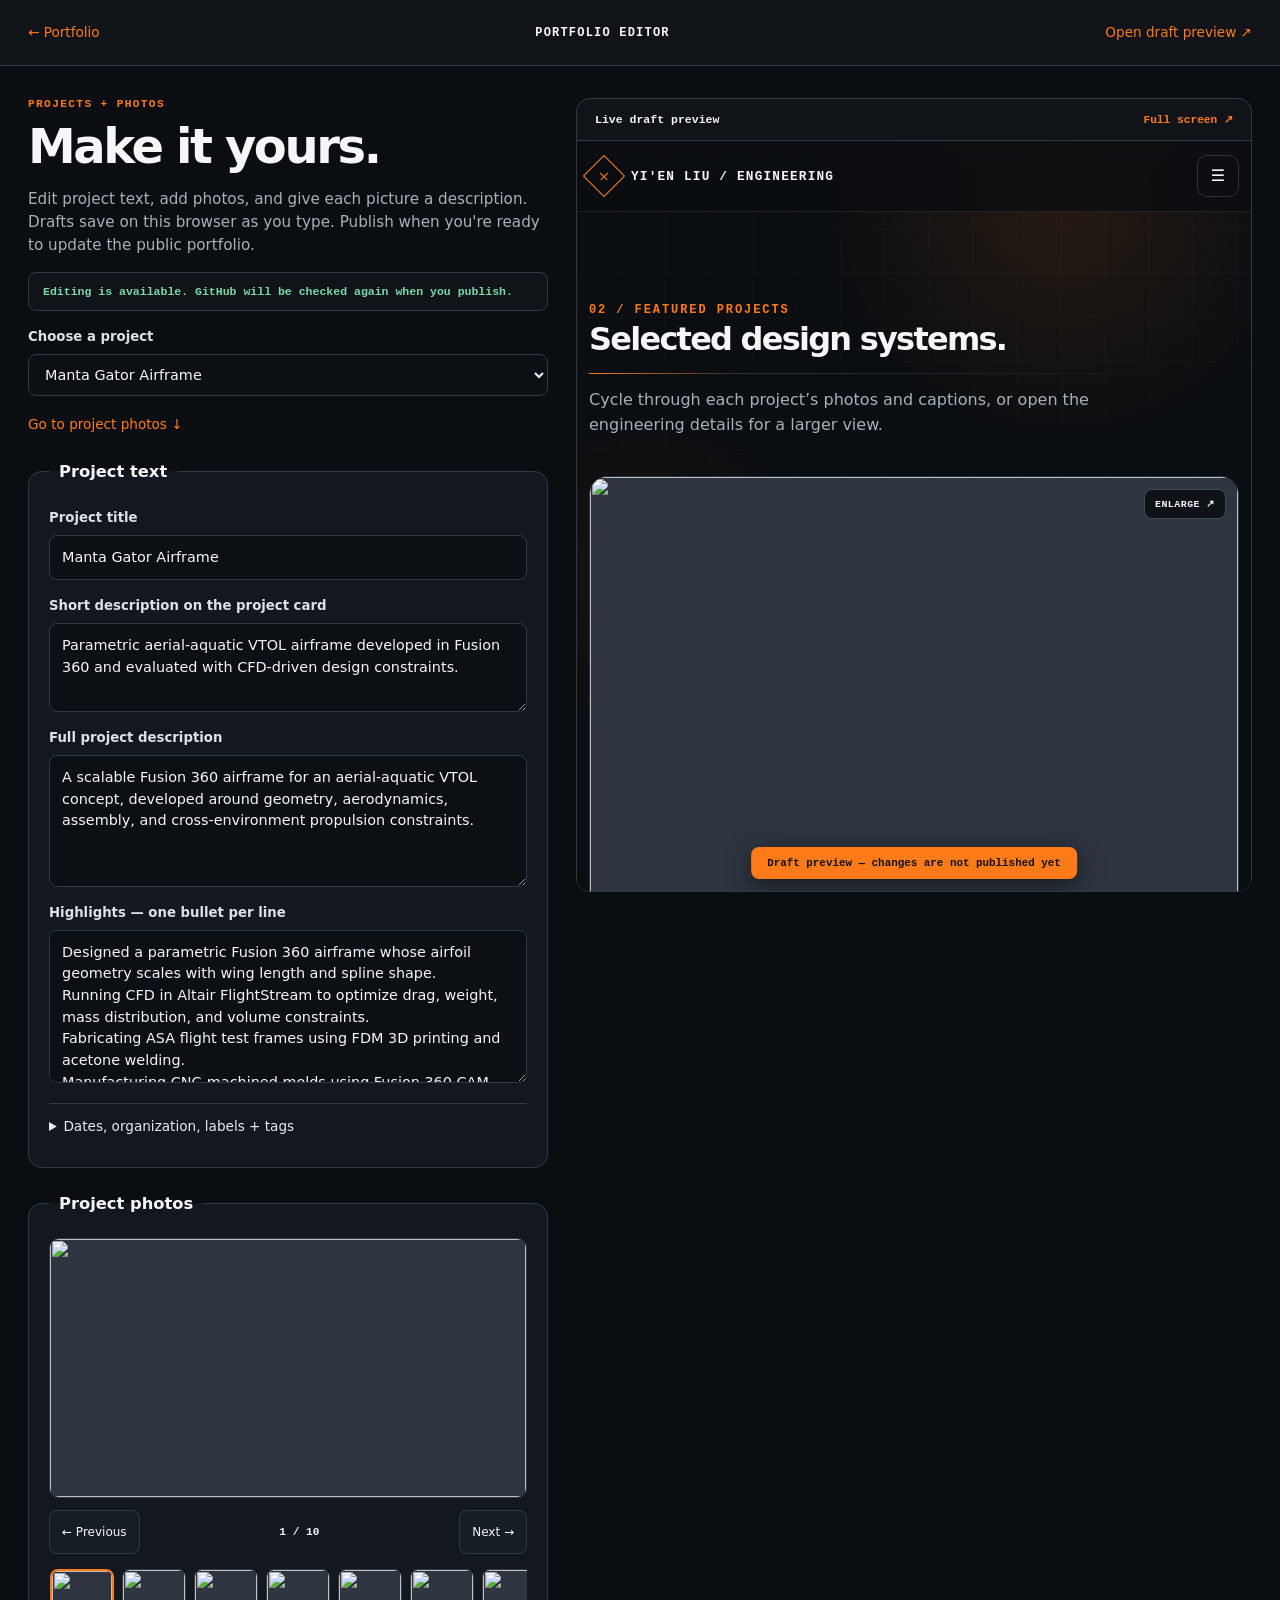
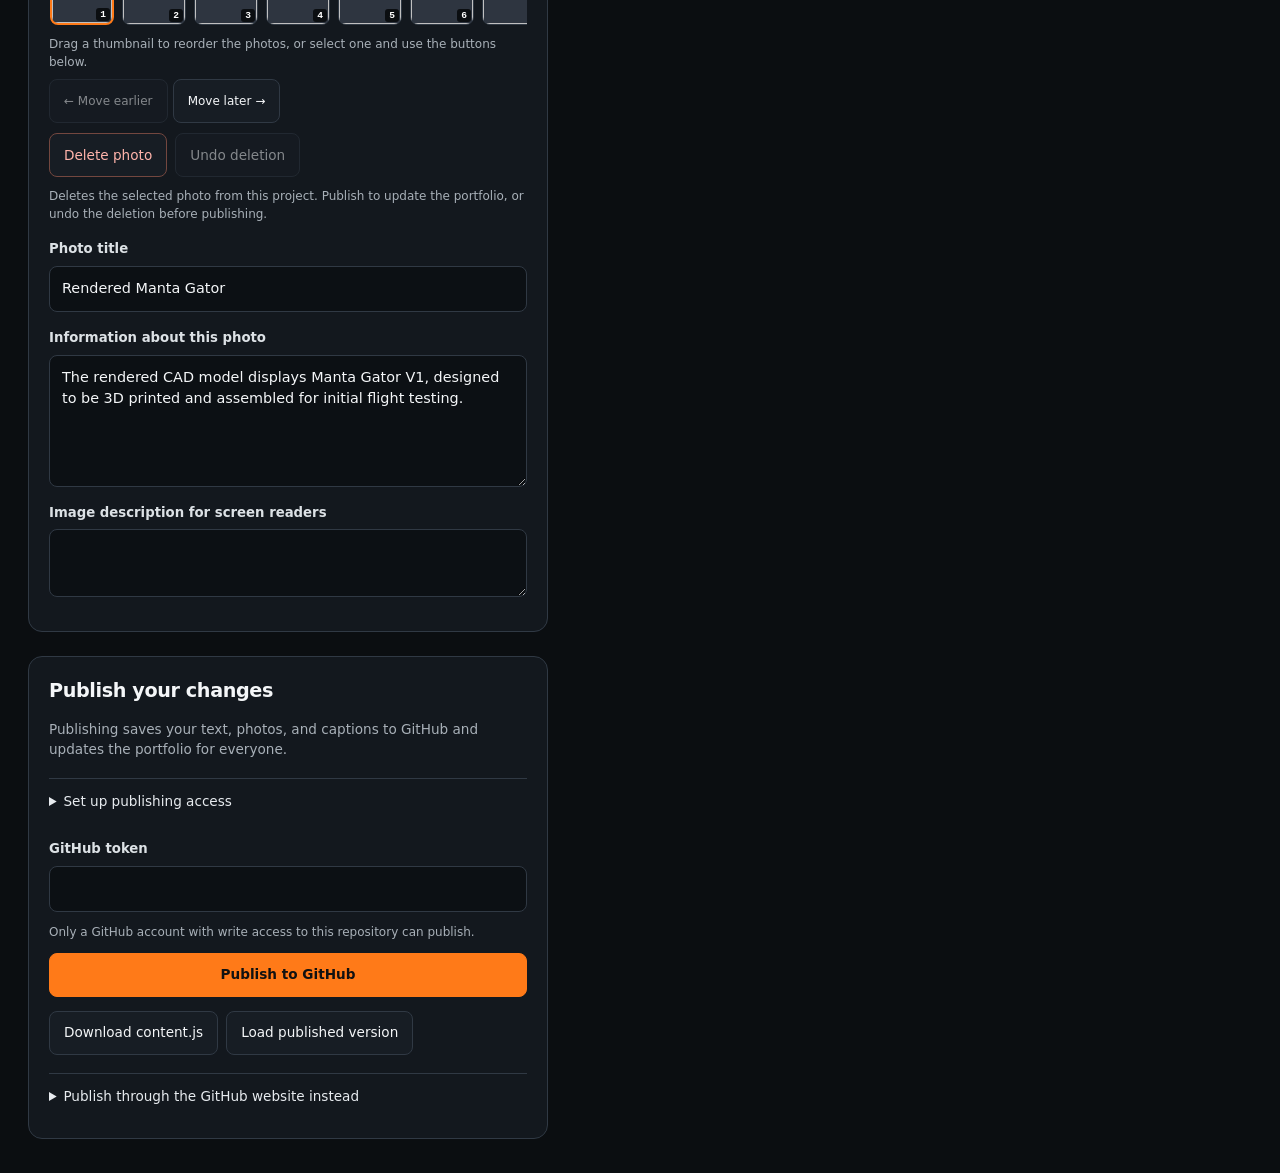
==== edit.html @ 116e20e0 "Load the repaired portfolio publishing script" ====
<!doctype html>
<html lang="en">
<head>
  <meta charset="utf-8">
  <meta name="viewport" content="width=device-width, initial-scale=1">
  <meta name="robots" content="noindex,nofollow">
  <meta name="referrer" content="strict-origin-when-cross-origin">
  <title>Edit Portfolio — Yi'en Liu</title>
  <link rel="stylesheet" href="editor.css?v=7">
</head>
<body>
  <header class="editor-header"><a class="back" href="./">← Portfolio</a><span>Portfolio editor</span><a href="index.html?preview=1#projects" target="_blank" rel="noopener">Open draft preview ↗</a></header>
  <main class="editor-layout">
    <section class="edit-panel" aria-labelledby="editorTitle">
      <div class="eyebrow">Projects + photos</div>
      <h1 id="editorTitle">Make it yours.</h1>
      <p class="intro">Edit project text, add photos, and give each picture a description. Drafts save on this browser as you type. Publish when you're ready to update the public portfolio.</p>
      <p id="draftStatus" class="draft-status" role="status">Loading published content…</p>
      <label class="field"><span>Choose a project</span><select id="projectSelect"></select></label>
      <a class="photo-jump" href="#photoFields">Go to project photos ↓</a>
      <fieldset id="projectFields"><legend>Project text</legend>
        <label class="field"><span>Project title</span><input id="projectTitle" data-field="title" type="text"></label>
        <label class="field"><span>Short description on the project card</span><textarea id="projectSummary" data-field="summary" rows="3"></textarea></label>
        <label class="field"><span>Full project description</span><textarea id="projectIntro" data-field="detail.intro" rows="5"></textarea></label>
        <label class="field"><span>Highlights — one bullet per line</span><textarea id="projectBullets" data-field="detail.bullets" data-list="lines" rows="6"></textarea></label>
        <details class="more-fields"><summary>Dates, organization, labels + tags</summary>
          <label class="field"><span>Organization / role on the card</span><input data-field="cardMeta.0" type="text"></label>
          <label class="field"><span>Dates on the card</span><input data-field="cardMeta.1" type="text"></label>
          <label class="field"><span>Card tags — one per line</span><textarea data-field="cardTags" data-list="lines" rows="3"></textarea></label>
          <label class="field"><span>Organization / role / dates in the detail view</span><input data-field="detail.meta" type="text"></label>
          <label class="field"><span>Detail subtitle</span><input data-field="detail.short" type="text"></label>
          <label class="field"><span>Detail category label</span><input data-field="detail.label" type="text"></label>
          <label class="field"><span>Detail tags — one per line</span><textarea data-field="detail.tags" data-list="lines" rows="3"></textarea></label>
        </details>
      </fieldset>
      <fieldset id="photoFields"><legend>Project photos</legend>
        <input id="addPhotos" type="file" accept=".jpg,.jpeg,.png,.webp,.gif" multiple hidden>
        <p id="uploadStatus" class="photo-help" role="status" hidden></p>
        <div class="editor-photo">
          <img id="editorPhoto" alt="" hidden>
          <button id="addPhotoSlide" class="add-photo-slide" type="button" aria-labelledby="addPhotoLabel" aria-describedby="uploadHelp" hidden>
            <span class="add-photo-icon" aria-hidden="true">+</span>
            <strong id="addPhotoLabel">Add photos</strong>
            <span id="uploadHelp">JPG, PNG, WebP, or GIF · up to 20 MB each</span>
          </button>
        </div>
        <div class="photo-controls"><button id="previousPhoto" type="button" aria-label="Previous slide">← Previous</button><span id="photoCount" aria-live="polite"></span><button id="nextPhoto" type="button" aria-label="Next slide">Next →</button></div>
        <div class="photo-strip" id="photoStrip" role="group" aria-label="Photo order" aria-describedby="photoOrderHelp"></div>
        <div id="photoOrderControls" class="photo-order-controls" hidden>
          <p id="photoOrderHelp" class="photo-help">Drag a thumbnail to reorder the photos, or select one and use the buttons below.</p>
          <button id="movePhotoEarlier" type="button">← Move earlier</button>
          <button id="movePhotoLater" type="button">Move later →</button>
        </div>
        <div class="photo-actions"><button id="deletePhoto" class="danger" type="button">Delete photo</button><button id="undoPhoto" type="button" disabled>Undo deletion</button></div>
        <p class="photo-help">Deletes the selected photo from this project. Publish to update the portfolio, or undo the deletion before publishing.</p>
        <label class="field"><span>Photo title</span><input id="photoTitle" data-photo-field="title" type="text"></label>
        <label class="field"><span>Information about this photo</span><textarea id="photoCaption" data-photo-field="caption" rows="5" placeholder="Describe what this picture shows, your design decisions, or the results."></textarea></label>
        <label class="field"><span>Image description for screen readers</span><textarea id="photoAlt" data-photo-field="alt" rows="2"></textarea></label>
      </fieldset>
      <section class="publish-panel" aria-labelledby="publishTitle">
        <h2 id="publishTitle">Publish your changes</h2>
        <p>Publishing saves your text, photos, and captions to GitHub and updates the portfolio for everyone.</p>
        <details class="token-guide"><summary>Set up publishing access</summary><p><a href="https://github.com/settings/personal-access-tokens/new" target="_blank" rel="noopener noreferrer">Create a fine-grained GitHub token ↗</a>. Select only <strong>yienliu84 / Portfolio</strong> and give <strong>Contents: read and write</strong> access. Paste the token below when publishing. It is sent only to GitHub, kept out of saved drafts, and cleared after the attempt.</p></details>
        <form id="publishForm">
          <label class="field"><span>GitHub token</span><input id="githubToken" type="password" autocomplete="off" spellcheck="false" required aria-describedby="tokenHelp"></label>
          <p id="tokenHelp" class="help">Only a GitHub account with write access to this repository can publish.</p>
          <button id="publishButton" class="primary" type="submit" disabled>Publish to GitHub</button>
        </form>
        <p id="publishStatus" role="status" aria-live="polite"></p>
        <div class="secondary-actions"><button id="downloadContent" type="button">Download content.js</button><button id="reloadPublished" type="button">Load published version</button></div>
        <details class="manual-publish"><summary>Publish through the GitHub website instead</summary><p>Copy the updated file, open GitHub's editor, replace its contents, and choose <strong>Commit changes</strong>.</p><p id="manualPhotoHelp" hidden>Use Publish to GitHub above to publish new photos and project text together. Download content.js to keep a copy of the text and captions.</p><div class="secondary-actions"><button id="copyContent" type="button">Copy updated content.js</button><a class="button" href="https://github.com/yienliu84/Portfolio/edit/main/content.js" target="_blank" rel="noopener noreferrer">Open GitHub editor ↗</a></div><textarea id="manualCopy" readonly aria-label="Updated content.js" hidden></textarea></details>
      </section>
    </section>
    <aside class="preview-panel" aria-label="Live portfolio preview"><div class="preview-heading"><span>Live draft preview</span><a href="index.html?preview=1#projects" target="_blank" rel="noopener">Full screen ↗</a></div><iframe id="previewFrame" title="Portfolio draft preview" src="index.html?preview=1#projects"></iframe></aside>
  </main>
  <script src="content.js"></script><script src="content-tools.js?v=5"></script><script src="editor.js?v=8"></script>
</body>
</html>
---- editor.css ----
:root{color-scheme:dark;--bg:#0b0e11;--panel:#13181e;--line:#303944;--text:#f4f6f8;--muted:#a8b0b8;--accent:#ff7a18;--mono:ui-monospace,SFMono-Regular,Menlo,monospace}*{box-sizing:border-box}body{margin:0;background:var(--bg);color:var(--text);font-family:system-ui,-apple-system,"Segoe UI",sans-serif;line-height:1.5}a{color:var(--accent);text-decoration:none}a:hover{text-decoration:underline}button,input,select,textarea{font:inherit}button,.button{display:inline-flex;align-items:center;justify-content:center;min-height:44px;border:1px solid var(--line);border-radius:8px;padding:10px 14px;background:#171d24;color:var(--text);cursor:pointer;text-decoration:none;font-size:.85rem}button:hover,.button:hover{border-color:var(--accent);text-decoration:none}button.primary{background:var(--accent);border-color:var(--accent);color:#111;font-weight:750;width:100%}button:disabled{opacity:.5;cursor:wait}button:focus-visible,a:focus-visible,summary:focus-visible{outline:2px solid var(--accent);outline-offset:3px}.editor-header{min-height:66px;display:flex;align-items:center;justify-content:space-between;gap:20px;padding:14px 28px;border-bottom:1px solid var(--line);background:#101419}.editor-header>span{font:700 .75rem var(--mono);letter-spacing:.1em;text-transform:uppercase}.editor-header>a{font-size:.85rem}.editor-layout{display:grid;grid-template-columns:minmax(340px,520px) minmax(0,1fr);gap:28px;max-width:1600px;margin:0 auto;padding:32px 28px;align-items:start}.edit-panel{min-width:0}.eyebrow{font:700 .7rem var(--mono);letter-spacing:.12em;text-transform:uppercase;color:var(--accent)}h1{font-size:clamp(2rem,4vw,3rem);letter-spacing:-.05em;line-height:1;margin:12px 0 18px}.intro{color:var(--muted);font-size:.95rem}.draft-status{font:600 .72rem var(--mono);color:#7ad9aa;padding:12px 14px;border:1px solid var(--line);border-radius:8px;background:#101419}.draft-status.error,.error{color:#ffb4ab}.field{display:grid;gap:7px;margin:16px 0}.field>span{font-size:.83rem;font-weight:650;color:#dce1e5}input,select,textarea{width:100%;min-width:0;border:1px solid var(--line);border-radius:8px;padding:11px 12px;background:#0c1014;color:var(--text);font-size:.9rem;line-height:1.5}textarea{resize:vertical}input:focus,select:focus,textarea:focus{outline:2px solid var(--accent);outline-offset:1px}fieldset{margin:24px 0;padding:8px 20px 18px;border:1px solid var(--line);border-radius:14px;min-width:0;background:var(--panel)}legend{padding:0 10px;font-weight:750;font-size:1.02rem}summary{cursor:pointer;color:#e7ebef;font-size:.85rem;padding:12px 0}.more-fields{border-top:1px solid var(--line);margin-top:20px}.editor-photo{height:260px;margin-top:14px;border:1px solid var(--line);border-radius:10px;background:#2e3540;display:grid;place-items:center;overflow:hidden}.editor-photo img{width:100%;height:100%;min-height:0;object-fit:contain}.photo-controls{display:flex;align-items:center;justify-content:space-between;gap:10px;margin:12px 0}.photo-controls span{font:700 .7rem var(--mono);min-width:50px;text-align:center}.photo-controls button{font-size:.75rem;padding:10px 12px}.photo-strip{display:flex;gap:8px;overflow-x:auto;padding:3px 1px 10px}.photo-choice{flex:0 0 64px;min-width:64px;height:56px;padding:0;overflow:hidden;background:#2e3540;position:relative}.photo-choice img{width:100%;height:100%;object-fit:contain}.photo-choice span{position:absolute;right:2px;bottom:2px;background:#0b0e11;color:#fff;font:600 .6rem var(--mono);padding:1px 4px;border-radius:3px}.photo-choice.active{border:2px solid var(--accent)}.publish-panel{padding:20px;border:1px solid var(--line);border-radius:14px;background:var(--panel)}.publish-panel h2{margin:0;font-size:1.2rem;letter-spacing:-.02em}.publish-panel p{font-size:.85rem;color:var(--muted)}.publish-panel strong{color:#e5e9ec}.token-guide,.manual-publish{border-top:1px solid var(--line);margin-top:18px}.help{font-size:.75rem!important;margin-top:-5px}.secondary-actions{display:flex;flex-wrap:wrap;gap:8px;margin-top:14px}.manual-publish textarea{margin-top:16px;min-height:220px;font:400 .7rem var(--mono)}#publishStatus{overflow-wrap:anywhere}#publishStatus.error{color:#ffb4ab}.preview-panel{position:sticky;top:22px;min-width:0;border:1px solid var(--line);border-radius:14px;overflow:hidden;background:#101419}.preview-heading{display:flex;align-items:center;justify-content:space-between;padding:14px 18px;gap:12px;border-bottom:1px solid var(--line);font:600 .72rem var(--mono)}.preview-heading a{font-size:.7rem}.preview-panel iframe{display:block;width:100%;height:calc(100vh - 150px);min-height:500px;border:0;background:var(--bg)}[hidden]{display:none!important}@media(max-width:1080px){.editor-layout{grid-template-columns:minmax(300px,460px) minmax(0,1fr);gap:18px;padding:26px 18px}}@media(max-width:800px){.editor-layout{display:block;max-width:640px;padding:24px 14px}.editor-header{padding:14px;gap:10px;flex-wrap:wrap}.editor-header>span{display:none}.preview-panel{position:static;margin-top:28px}.preview-panel iframe{height:650px}.editor-photo{height:230px}fieldset,.publish-panel{padding-left:16px;padding-right:16px}}

.photo-actions{display:flex;flex-wrap:wrap;gap:8px;margin:10px 0}.danger{color:#ffb4ab;border-color:#73473f}.danger:hover{border-color:#ffb4ab}.photo-help{font-size:.75rem;color:var(--muted);margin:8px 0 16px}.editor-photo p{color:#a8b0b8;padding:20px;text-align:center}

.photo-actions button:disabled,.photo-controls button:disabled{cursor:default}

#uploadStatus.error{color:#ffb4ab}
.photo-jump{font-size:.85rem}
.editor-photo .add-photo-slide{display:flex;flex-direction:column;gap:10px;width:calc(100% - 24px);height:calc(100% - 24px);border:1px dashed #87603e;background:var(--panel);text-align:center}
.editor-photo .add-photo-slide:hover{border-color:var(--accent);background:#1c232a}
.add-photo-slide strong{font-size:1rem}
.add-photo-icon{display:grid;place-items:center;width:52px;height:52px;border-radius:50%;background:var(--accent);color:#111;font-size:2rem;line-height:1}
#uploadHelp{color:var(--muted);font-size:.75rem}
.photo-choice.add-photo-choice{background:#171d24;color:var(--accent);font-size:1.7rem}
.photo-choice[draggable="true"]{cursor:grab}
.photo-choice.dragging{opacity:.5}
.photo-choice.drop-before::after,.photo-choice.drop-after::after{content:"";position:absolute;inset:0;border-radius:inherit;pointer-events:none}
.photo-choice.drop-before::after{border-left:4px solid var(--accent)}
.photo-choice.drop-after::after{border-right:4px solid var(--accent)}
.photo-order-controls .photo-help{margin:0 0 8px}
.photo-order-controls button{font-size:.75rem}
.photo-order-controls button:disabled{cursor:default}
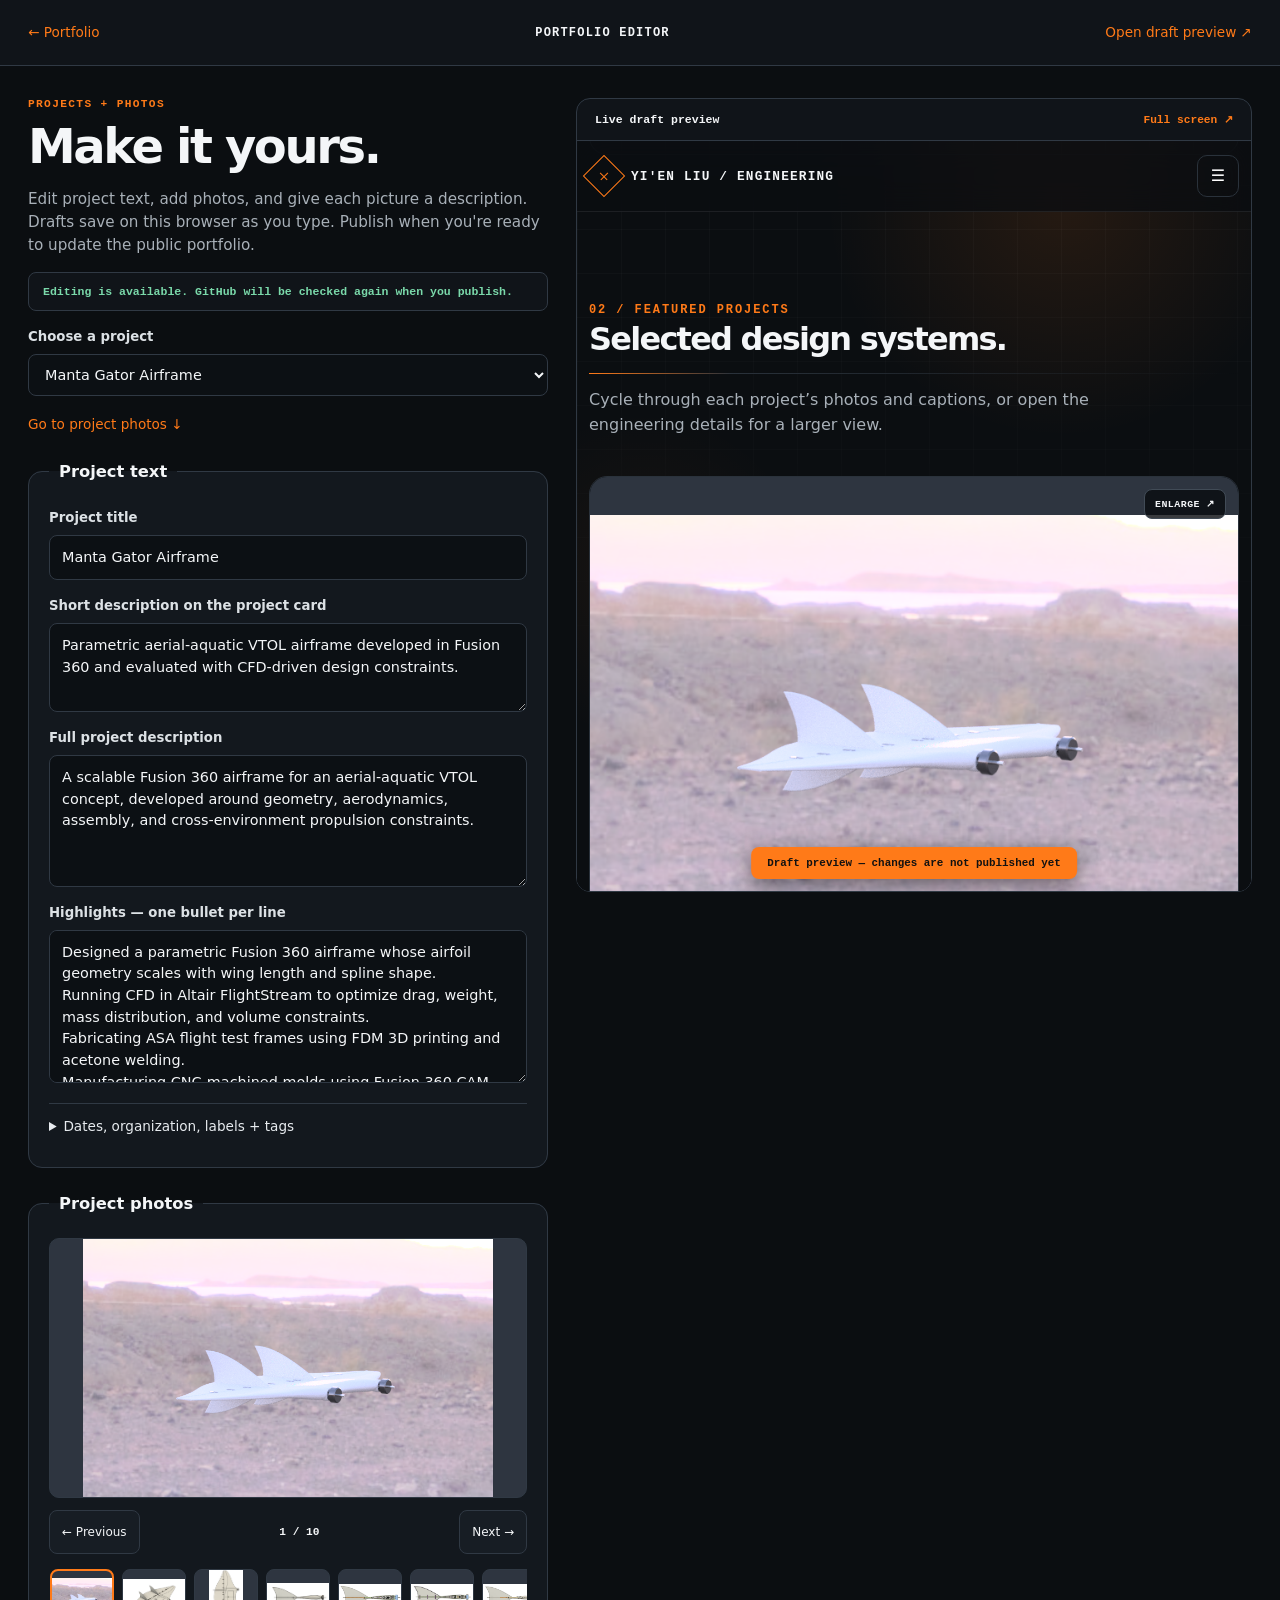
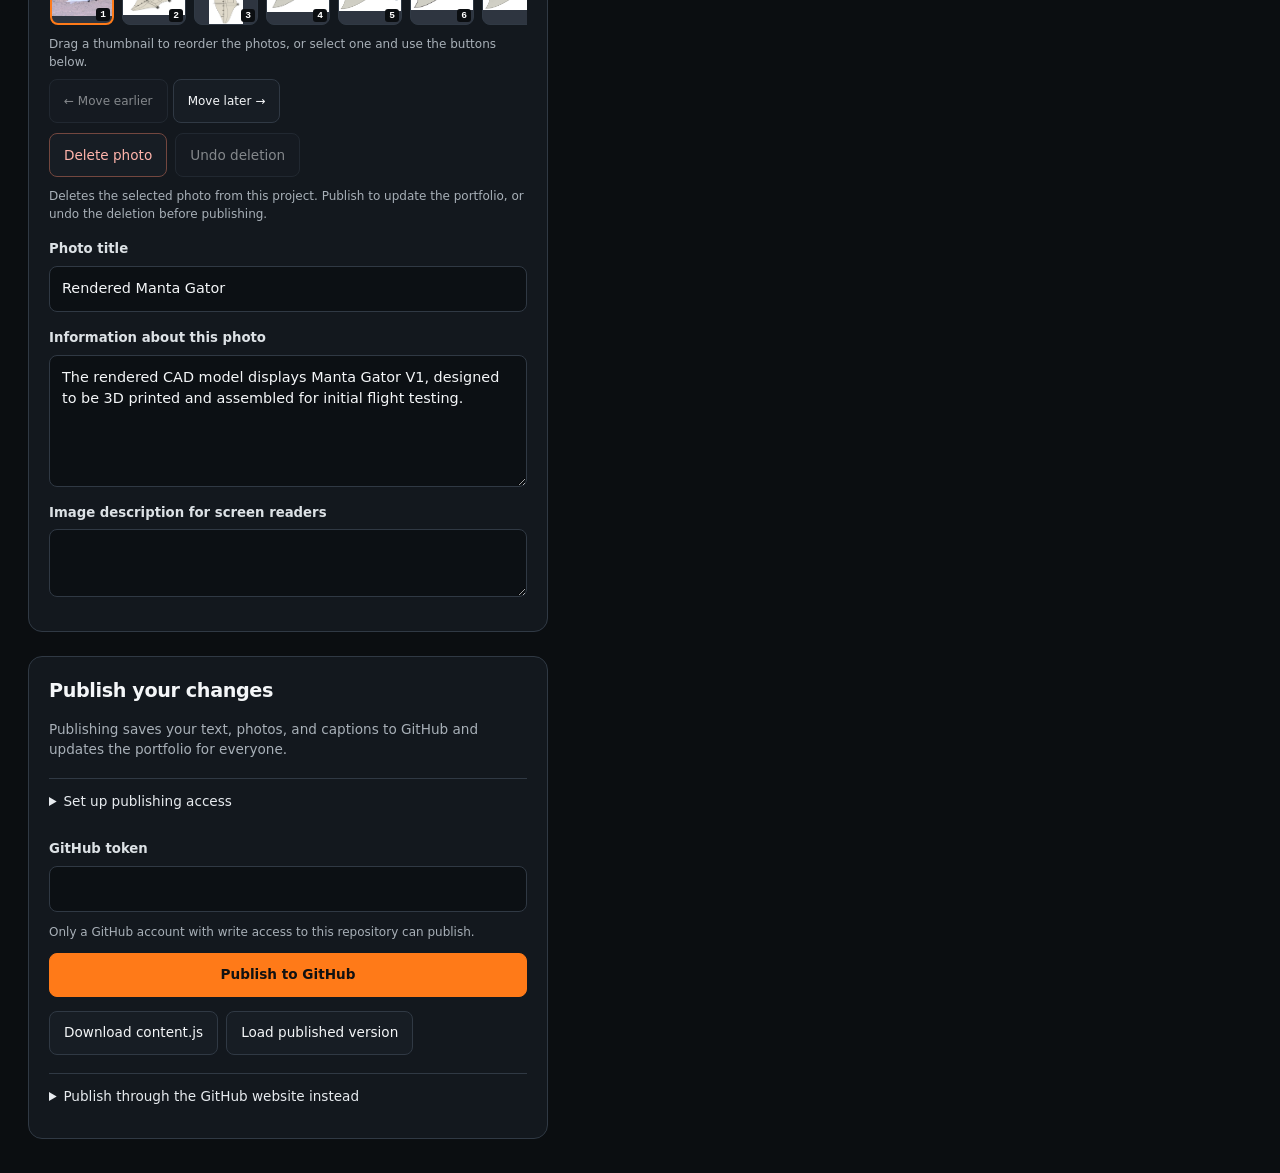
==== commit ef04e1ab: "Clarify GitHub photo publishing permission and rate errors" ====
--- a/edit.html
+++ b/edit.html
@@ -60,7 +60,7 @@
       <section class="publish-panel" aria-labelledby="publishTitle">
         <h2 id="publishTitle">Publish your changes</h2>
         <p>Publishing saves your text, photos, and captions to GitHub and updates the portfolio for everyone.</p>
-        <details class="token-guide"><summary>Set up publishing access</summary><p><a href="https://github.com/settings/personal-access-tokens/new" target="_blank" rel="noopener noreferrer">Create a fine-grained GitHub token ↗</a>. Select only <strong>yienliu84 / Portfolio</strong> and give <strong>Contents: read and write</strong> access. Paste the token below when publishing. It is sent only to GitHub, kept out of saved drafts, and cleared after the attempt.</p></details>
+        <details class="token-guide"><summary>Set up publishing access</summary><p><a href="https://github.com/settings/personal-access-tokens/new" target="_blank" rel="noopener noreferrer">Create a fine-grained GitHub token ↗</a>. Set <strong>Resource owner</strong> to <strong>yienliu84</strong>, choose <strong>Only select repositories</strong>, and select <strong>Portfolio</strong>. Under <strong>Repository permissions</strong>, set <strong>Contents</strong> to <strong>Read and write</strong>. Paste the token below when publishing. It is sent only to GitHub, kept out of saved drafts, and cleared after the attempt.</p></details>
         <form id="publishForm">
           <label class="field"><span>GitHub token</span><input id="githubToken" type="password" autocomplete="off" spellcheck="false" required aria-describedby="tokenHelp"></label>
           <p id="tokenHelp" class="help">Only a GitHub account with write access to this repository can publish.</p>
@@ -73,6 +73,6 @@
     </section>
     <aside class="preview-panel" aria-label="Live portfolio preview"><div class="preview-heading"><span>Live draft preview</span><a href="index.html?preview=1#projects" target="_blank" rel="noopener">Full screen ↗</a></div><iframe id="previewFrame" title="Portfolio draft preview" src="index.html?preview=1#projects"></iframe></aside>
   </main>
-  <script src="content.js"></script><script src="content-tools.js?v=5"></script><script src="editor.js?v=8"></script>
+  <script src="content.js"></script><script src="content-tools.js?v=5"></script><script src="editor.js?v=9"></script>
 </body>
 </html>
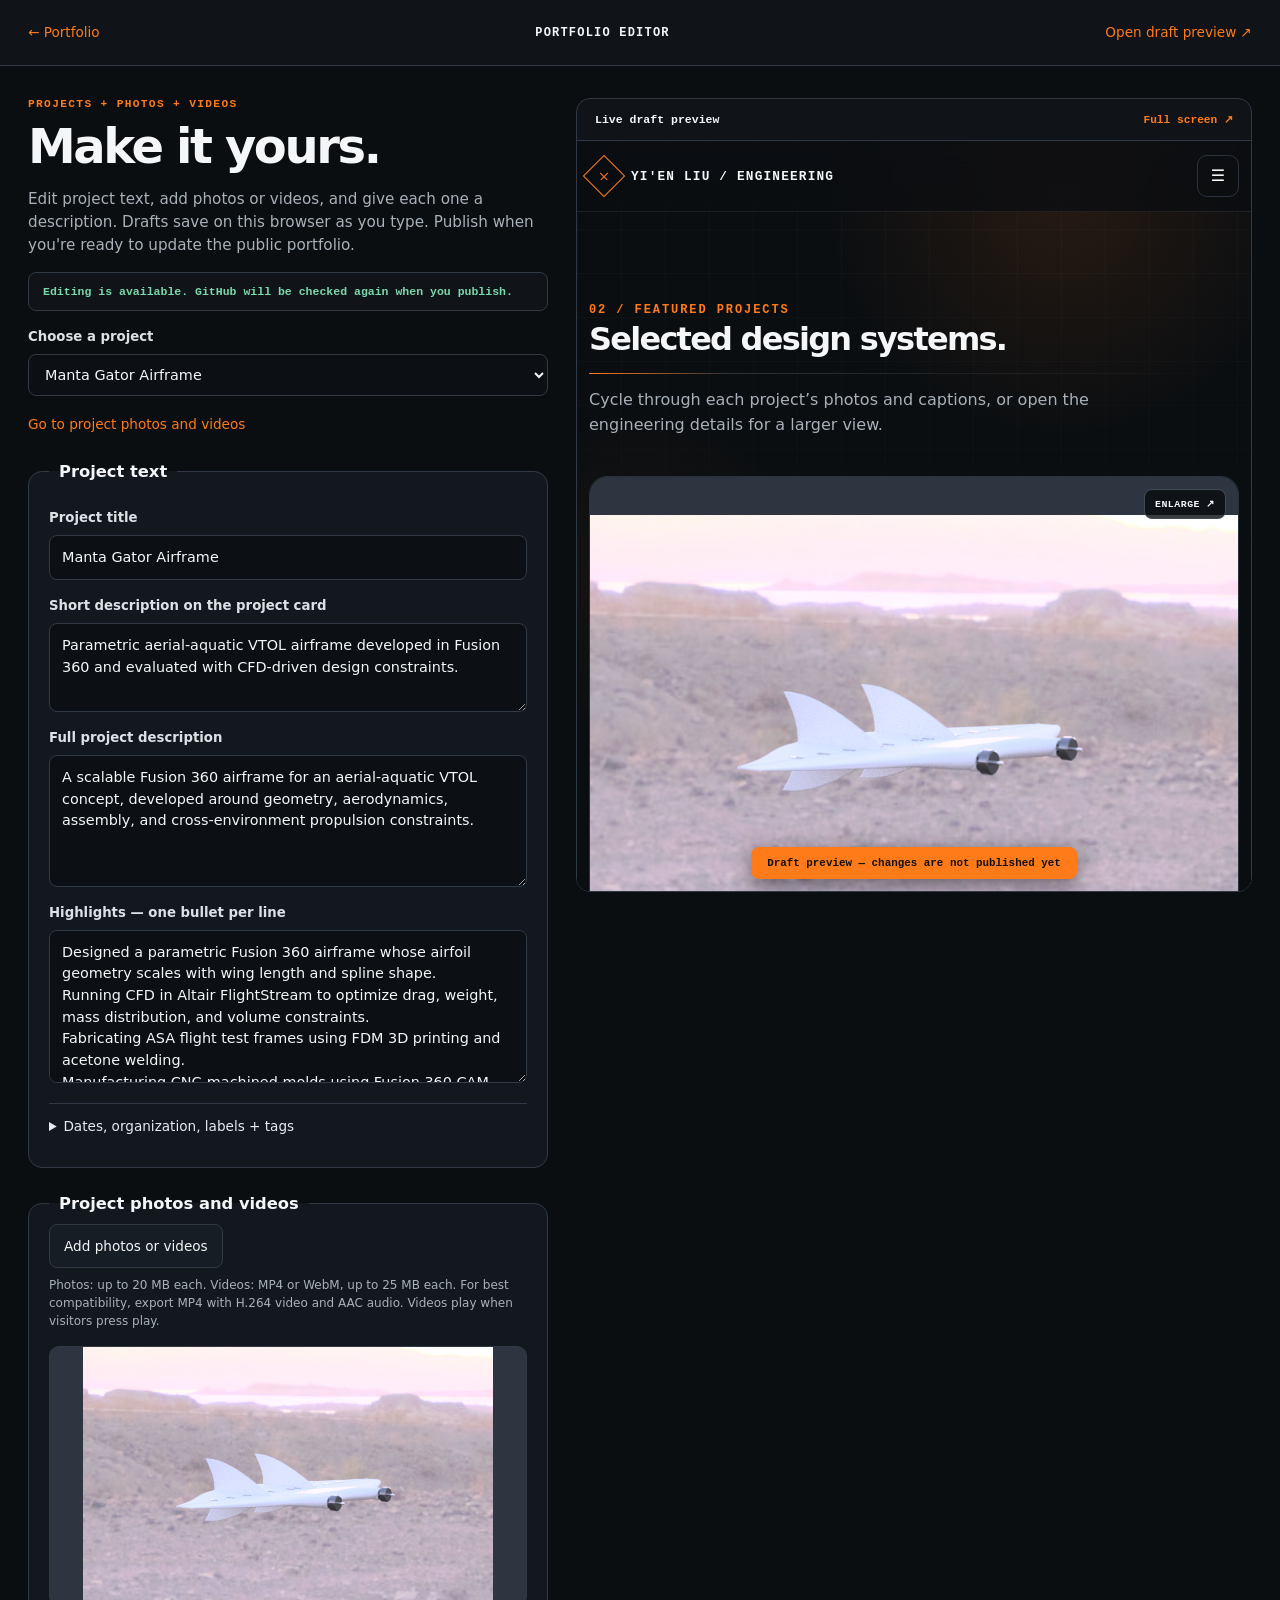
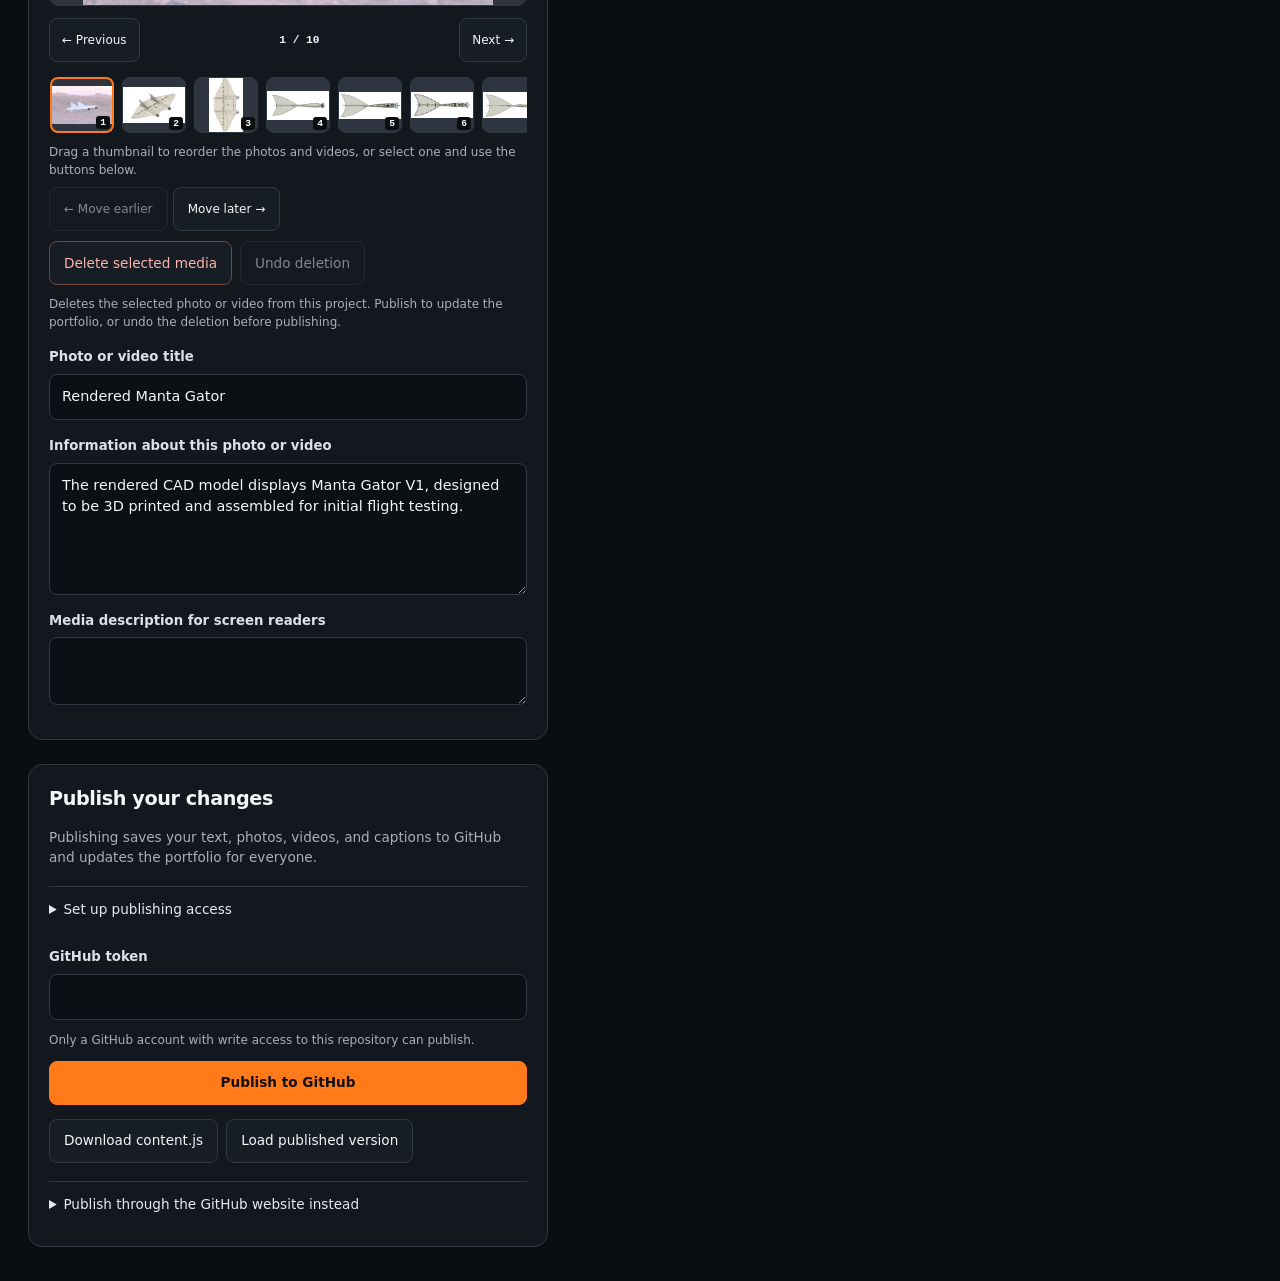
==== commit b618f920: "Add project video uploads and mixed photo/video galleries" ====
--- a/edit.html
+++ b/edit.html
@@ -6,18 +6,18 @@
   <meta name="robots" content="noindex,nofollow">
   <meta name="referrer" content="strict-origin-when-cross-origin">
   <title>Edit Portfolio — Yi'en Liu</title>
-  <link rel="stylesheet" href="editor.css?v=7">
+  <link rel="stylesheet" href="editor.css?v=8">
 </head>
 <body>
   <header class="editor-header"><a class="back" href="./">← Portfolio</a><span>Portfolio editor</span><a href="index.html?preview=1#projects" target="_blank" rel="noopener">Open draft preview ↗</a></header>
   <main class="editor-layout">
     <section class="edit-panel" aria-labelledby="editorTitle">
-      <div class="eyebrow">Projects + photos</div>
+      <div class="eyebrow">Projects + photos + videos</div>
       <h1 id="editorTitle">Make it yours.</h1>
-      <p class="intro">Edit project text, add photos, and give each picture a description. Drafts save on this browser as you type. Publish when you're ready to update the public portfolio.</p>
+      <p class="intro">Edit project text, add photos or videos, and give each one a description. Drafts save on this browser as you type. Publish when you're ready to update the public portfolio.</p>
       <p id="draftStatus" class="draft-status" role="status">Loading published content…</p>
       <label class="field"><span>Choose a project</span><select id="projectSelect"></select></label>
-      <a class="photo-jump" href="#photoFields">Go to project photos ↓</a>
+      <a class="photo-jump" href="#photoFields">Go to project photos and videos</a>
       <fieldset id="projectFields"><legend>Project text</legend>
         <label class="field"><span>Project title</span><input id="projectTitle" data-field="title" type="text"></label>
         <label class="field"><span>Short description on the project card</span><textarea id="projectSummary" data-field="summary" rows="3"></textarea></label>
@@ -33,33 +33,36 @@
           <label class="field"><span>Detail tags — one per line</span><textarea data-field="detail.tags" data-list="lines" rows="3"></textarea></label>
         </details>
       </fieldset>
-      <fieldset id="photoFields"><legend>Project photos</legend>
-        <input id="addPhotos" type="file" accept=".jpg,.jpeg,.png,.webp,.gif" multiple hidden>
+      <fieldset id="photoFields"><legend>Project photos and videos</legend>
+        <input id="addPhotos" type="file" accept=".jpg,.jpeg,.png,.webp,.gif,.mp4,.webm" multiple hidden>
+        <button id="uploadMediaButton" type="button">Add photos or videos</button>
+        <p class="photo-help">Photos: up to 20 MB each. Videos: MP4 or WebM, up to 25 MB each. For best compatibility, export MP4 with H.264 video and AAC audio. Videos play when visitors press play.</p>
         <p id="uploadStatus" class="photo-help" role="status" hidden></p>
         <div class="editor-photo">
           <img id="editorPhoto" alt="" hidden>
+          <video id="editorVideo" controls playsinline preload="metadata" hidden></video>
           <button id="addPhotoSlide" class="add-photo-slide" type="button" aria-labelledby="addPhotoLabel" aria-describedby="uploadHelp" hidden>
             <span class="add-photo-icon" aria-hidden="true">+</span>
-            <strong id="addPhotoLabel">Add photos</strong>
-            <span id="uploadHelp">JPG, PNG, WebP, or GIF · up to 20 MB each</span>
+            <strong id="addPhotoLabel">Add photos or videos</strong>
+            <span id="uploadHelp">Choose photos, MP4, or WebM files</span>
           </button>
         </div>
         <div class="photo-controls"><button id="previousPhoto" type="button" aria-label="Previous slide">← Previous</button><span id="photoCount" aria-live="polite"></span><button id="nextPhoto" type="button" aria-label="Next slide">Next →</button></div>
-        <div class="photo-strip" id="photoStrip" role="group" aria-label="Photo order" aria-describedby="photoOrderHelp"></div>
+        <div class="photo-strip" id="photoStrip" role="group" aria-label="Media order" aria-describedby="photoOrderHelp"></div>
         <div id="photoOrderControls" class="photo-order-controls" hidden>
-          <p id="photoOrderHelp" class="photo-help">Drag a thumbnail to reorder the photos, or select one and use the buttons below.</p>
+          <p id="photoOrderHelp" class="photo-help">Drag a thumbnail to reorder the photos and videos, or select one and use the buttons below.</p>
           <button id="movePhotoEarlier" type="button">← Move earlier</button>
           <button id="movePhotoLater" type="button">Move later →</button>
         </div>
-        <div class="photo-actions"><button id="deletePhoto" class="danger" type="button">Delete photo</button><button id="undoPhoto" type="button" disabled>Undo deletion</button></div>
-        <p class="photo-help">Deletes the selected photo from this project. Publish to update the portfolio, or undo the deletion before publishing.</p>
-        <label class="field"><span>Photo title</span><input id="photoTitle" data-photo-field="title" type="text"></label>
-        <label class="field"><span>Information about this photo</span><textarea id="photoCaption" data-photo-field="caption" rows="5" placeholder="Describe what this picture shows, your design decisions, or the results."></textarea></label>
-        <label class="field"><span>Image description for screen readers</span><textarea id="photoAlt" data-photo-field="alt" rows="2"></textarea></label>
+        <div class="photo-actions"><button id="deletePhoto" class="danger" type="button">Delete selected media</button><button id="undoPhoto" type="button" disabled>Undo deletion</button></div>
+        <p class="photo-help">Deletes the selected photo or video from this project. Publish to update the portfolio, or undo the deletion before publishing.</p>
+        <label class="field"><span>Photo or video title</span><input id="photoTitle" data-photo-field="title" type="text"></label>
+        <label class="field"><span>Information about this photo or video</span><textarea id="photoCaption" data-photo-field="caption" rows="5" placeholder="Describe what this photo or video shows, your design decisions, or the results."></textarea></label>
+        <label class="field"><span>Media description for screen readers</span><textarea id="photoAlt" data-photo-field="alt" rows="2"></textarea></label>
       </fieldset>
       <section class="publish-panel" aria-labelledby="publishTitle">
         <h2 id="publishTitle">Publish your changes</h2>
-        <p>Publishing saves your text, photos, and captions to GitHub and updates the portfolio for everyone.</p>
+        <p>Publishing saves your text, photos, videos, and captions to GitHub and updates the portfolio for everyone.</p>
         <details class="token-guide"><summary>Set up publishing access</summary><p><a href="https://github.com/settings/personal-access-tokens/new" target="_blank" rel="noopener noreferrer">Create a fine-grained GitHub token ↗</a>. Set <strong>Resource owner</strong> to <strong>yienliu84</strong>, choose <strong>Only select repositories</strong>, and select <strong>Portfolio</strong>. Under <strong>Repository permissions</strong>, set <strong>Contents</strong> to <strong>Read and write</strong>. Paste the token below when publishing. It is sent only to GitHub, kept out of saved drafts, and cleared after the attempt.</p></details>
         <form id="publishForm">
           <label class="field"><span>GitHub token</span><input id="githubToken" type="password" autocomplete="off" spellcheck="false" required aria-describedby="tokenHelp"></label>
@@ -68,11 +71,11 @@
         </form>
         <p id="publishStatus" role="status" aria-live="polite"></p>
         <div class="secondary-actions"><button id="downloadContent" type="button">Download content.js</button><button id="reloadPublished" type="button">Load published version</button></div>
-        <details class="manual-publish"><summary>Publish through the GitHub website instead</summary><p>Copy the updated file, open GitHub's editor, replace its contents, and choose <strong>Commit changes</strong>.</p><p id="manualPhotoHelp" hidden>Use Publish to GitHub above to publish new photos and project text together. Download content.js to keep a copy of the text and captions.</p><div class="secondary-actions"><button id="copyContent" type="button">Copy updated content.js</button><a class="button" href="https://github.com/yienliu84/Portfolio/edit/main/content.js" target="_blank" rel="noopener noreferrer">Open GitHub editor ↗</a></div><textarea id="manualCopy" readonly aria-label="Updated content.js" hidden></textarea></details>
+        <details class="manual-publish"><summary>Publish through the GitHub website instead</summary><p>Copy the updated file, open GitHub's editor, replace its contents, and choose <strong>Commit changes</strong>.</p><p id="manualPhotoHelp" hidden>Use Publish to GitHub above to publish new photos and videos and project text together. Download content.js to keep a copy of the text and captions.</p><div class="secondary-actions"><button id="copyContent" type="button">Copy updated content.js</button><a class="button" href="https://github.com/yienliu84/Portfolio/edit/main/content.js" target="_blank" rel="noopener noreferrer">Open GitHub editor ↗</a></div><textarea id="manualCopy" readonly aria-label="Updated content.js" hidden></textarea></details>
       </section>
     </section>
     <aside class="preview-panel" aria-label="Live portfolio preview"><div class="preview-heading"><span>Live draft preview</span><a href="index.html?preview=1#projects" target="_blank" rel="noopener">Full screen ↗</a></div><iframe id="previewFrame" title="Portfolio draft preview" src="index.html?preview=1#projects"></iframe></aside>
   </main>
-  <script src="content.js"></script><script src="content-tools.js?v=5"></script><script src="editor.js?v=9"></script>
+  <script src="content.js"></script><script src="content-tools.js?v=6"></script><script src="editor.js?v=10"></script>
 </body>
 </html>
--- a/editor.css
+++ b/editor.css
@@ -20,3 +20,5 @@
 .photo-order-controls .photo-help{margin:0 0 8px}
 .photo-order-controls button{font-size:.75rem}
 .photo-order-controls button:disabled{cursor:default}
+
+.editor-photo video{width:100%;height:100%;min-height:0;object-fit:contain;background:#080b0e}.photo-choice .video-thumbnail{position:static;background:transparent;font:600 .75rem var(--mono);padding:4px;color:#f4f6f8}
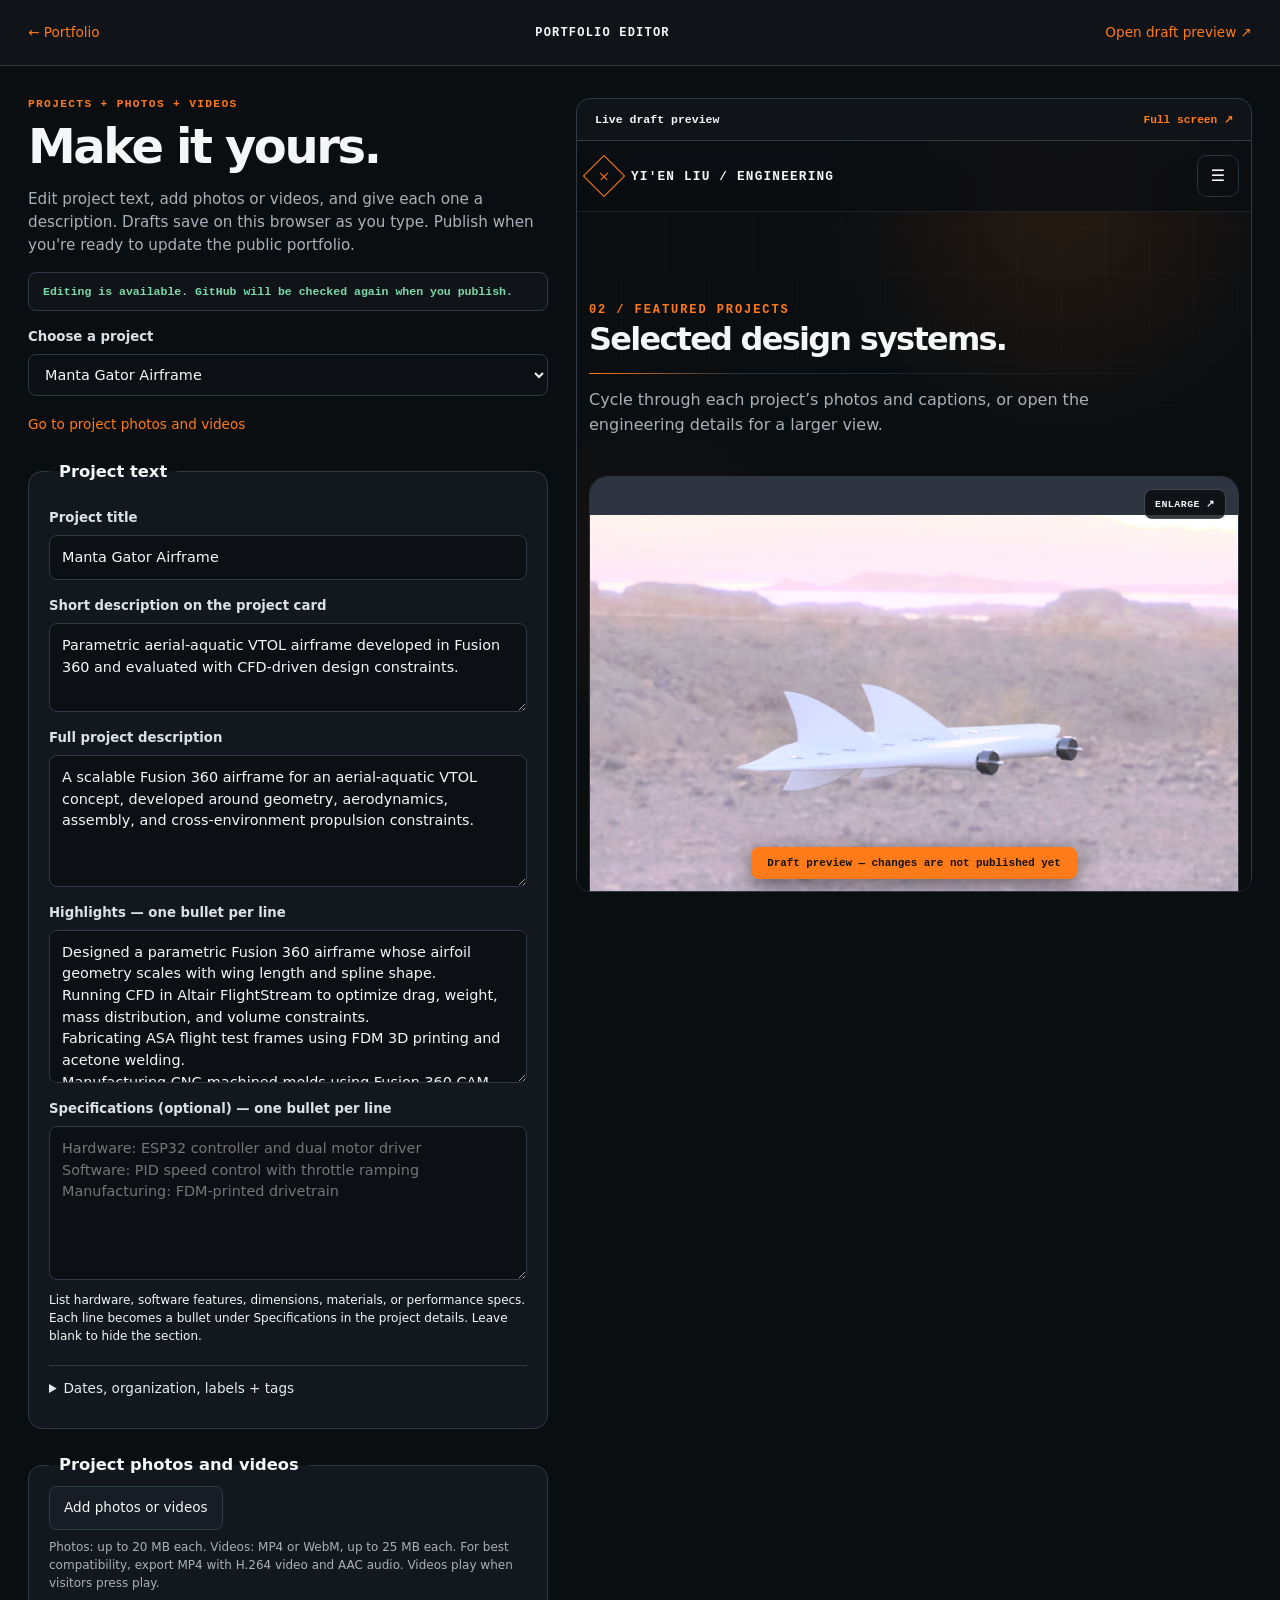
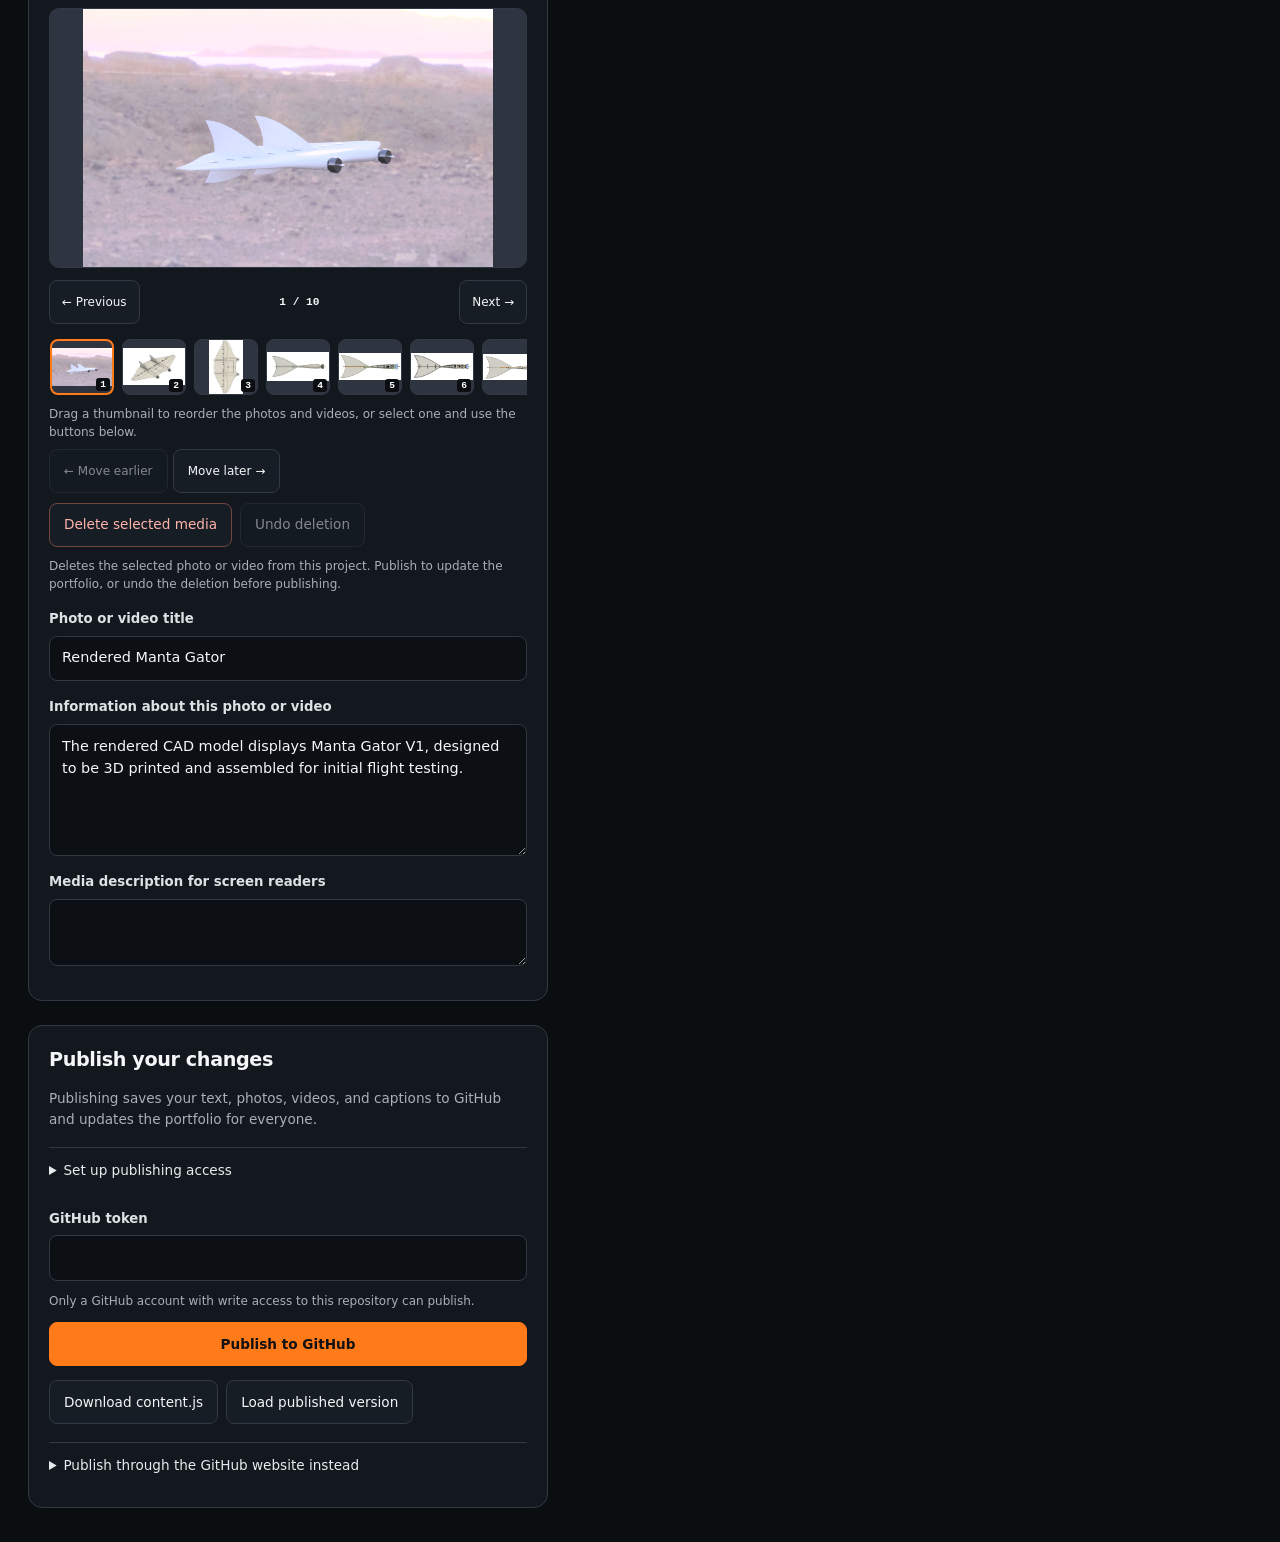
==== commit 988bf8a5: "Add optional project specifications as a separate bullet list" ====
--- a/edit.html
+++ b/edit.html
@@ -23,6 +23,8 @@
         <label class="field"><span>Short description on the project card</span><textarea id="projectSummary" data-field="summary" rows="3"></textarea></label>
         <label class="field"><span>Full project description</span><textarea id="projectIntro" data-field="detail.intro" rows="5"></textarea></label>
         <label class="field"><span>Highlights — one bullet per line</span><textarea id="projectBullets" data-field="detail.bullets" data-list="lines" rows="6"></textarea></label>
+        <label class="field"><span>Specifications (optional) — one bullet per line</span><textarea id="projectSpecifications" data-field="detail.specifications" data-list="lines" rows="6" aria-describedby="specificationsHelp" placeholder="Hardware: ESP32 controller and dual motor driver&#10;Software: PID speed control with throttle ramping&#10;Manufacturing: FDM-printed drivetrain"></textarea></label>
+        <p id="specificationsHelp" class="help">List hardware, software features, dimensions, materials, or performance specs. Each line becomes a bullet under Specifications in the project details. Leave blank to hide the section.</p>
         <details class="more-fields"><summary>Dates, organization, labels + tags</summary>
           <label class="field"><span>Organization / role on the card</span><input data-field="cardMeta.0" type="text"></label>
           <label class="field"><span>Dates on the card</span><input data-field="cardMeta.1" type="text"></label>
@@ -76,6 +78,6 @@
     </section>
     <aside class="preview-panel" aria-label="Live portfolio preview"><div class="preview-heading"><span>Live draft preview</span><a href="index.html?preview=1#projects" target="_blank" rel="noopener">Full screen ↗</a></div><iframe id="previewFrame" title="Portfolio draft preview" src="index.html?preview=1#projects"></iframe></aside>
   </main>
-  <script src="content.js"></script><script src="content-tools.js?v=6"></script><script src="editor.js?v=10"></script>
+  <script src="content.js"></script><script src="content-tools.js?v=7"></script><script src="editor.js?v=11"></script>
 </body>
 </html>
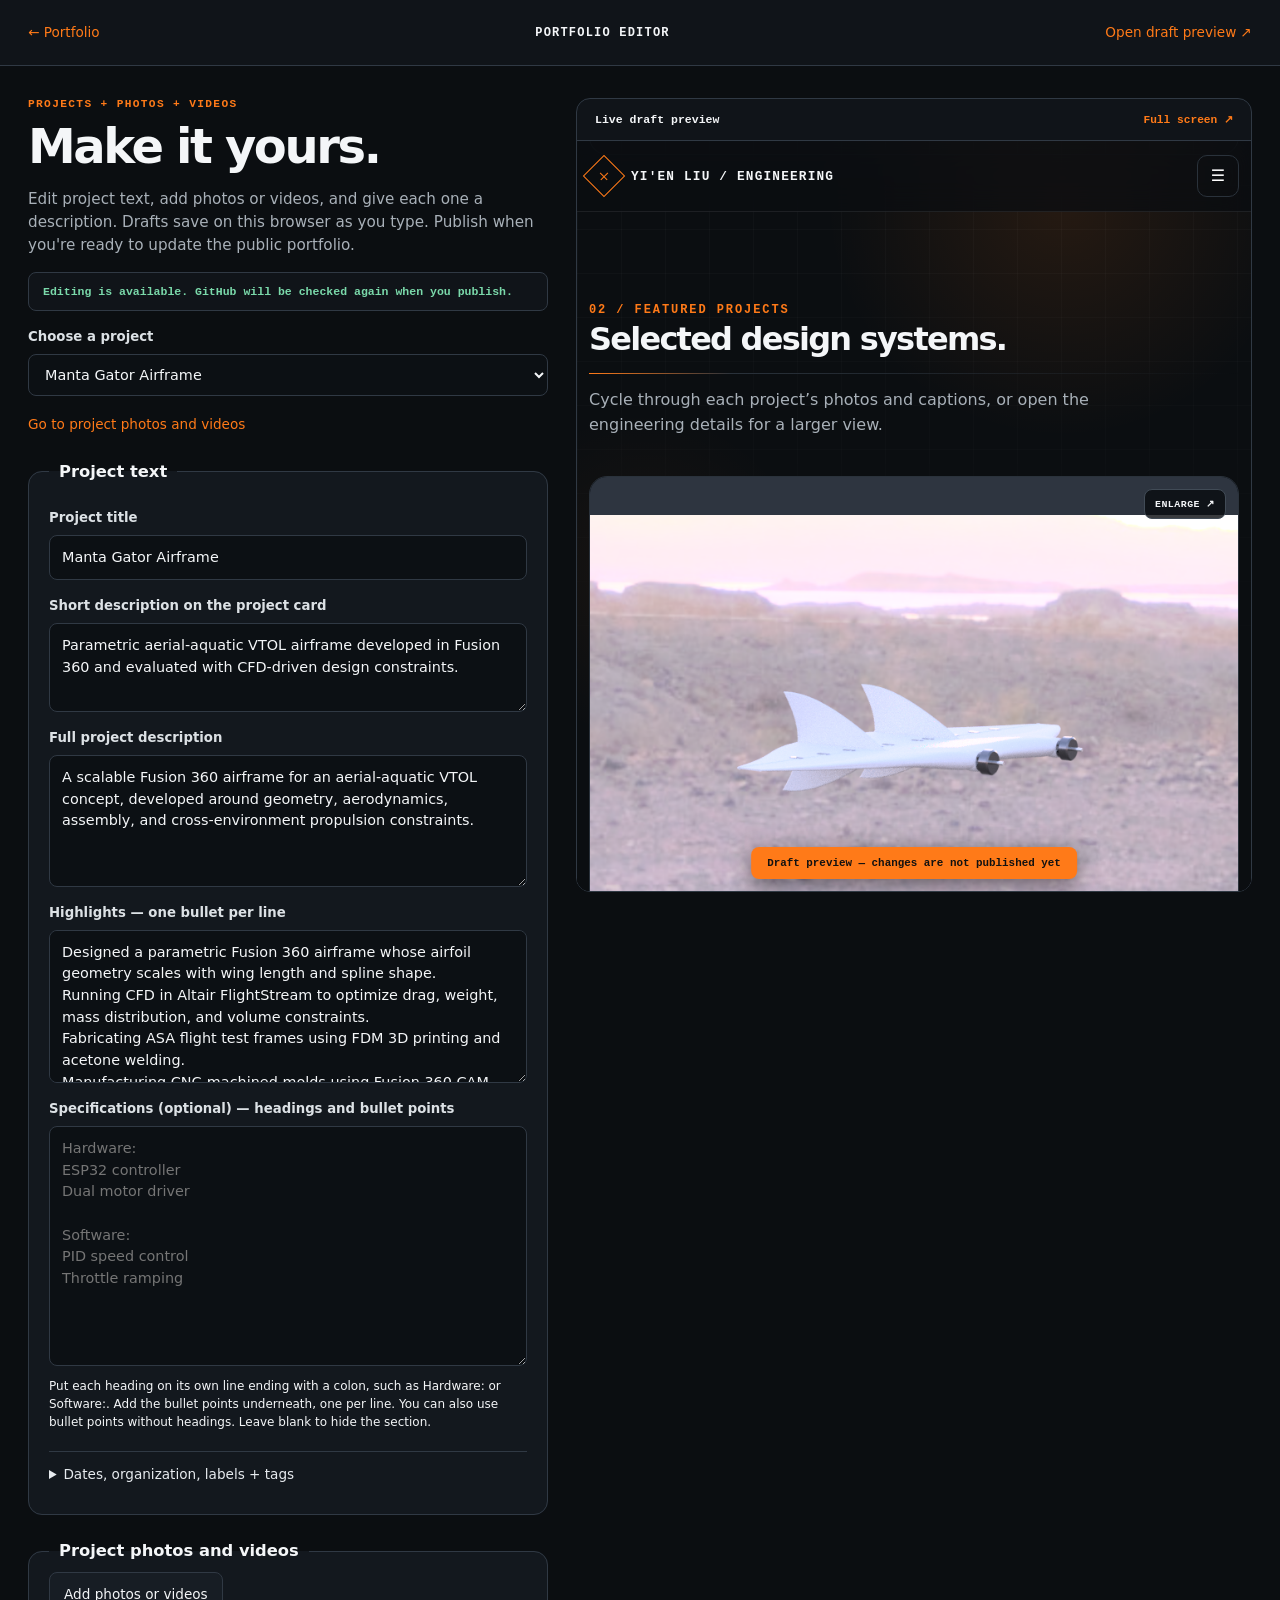
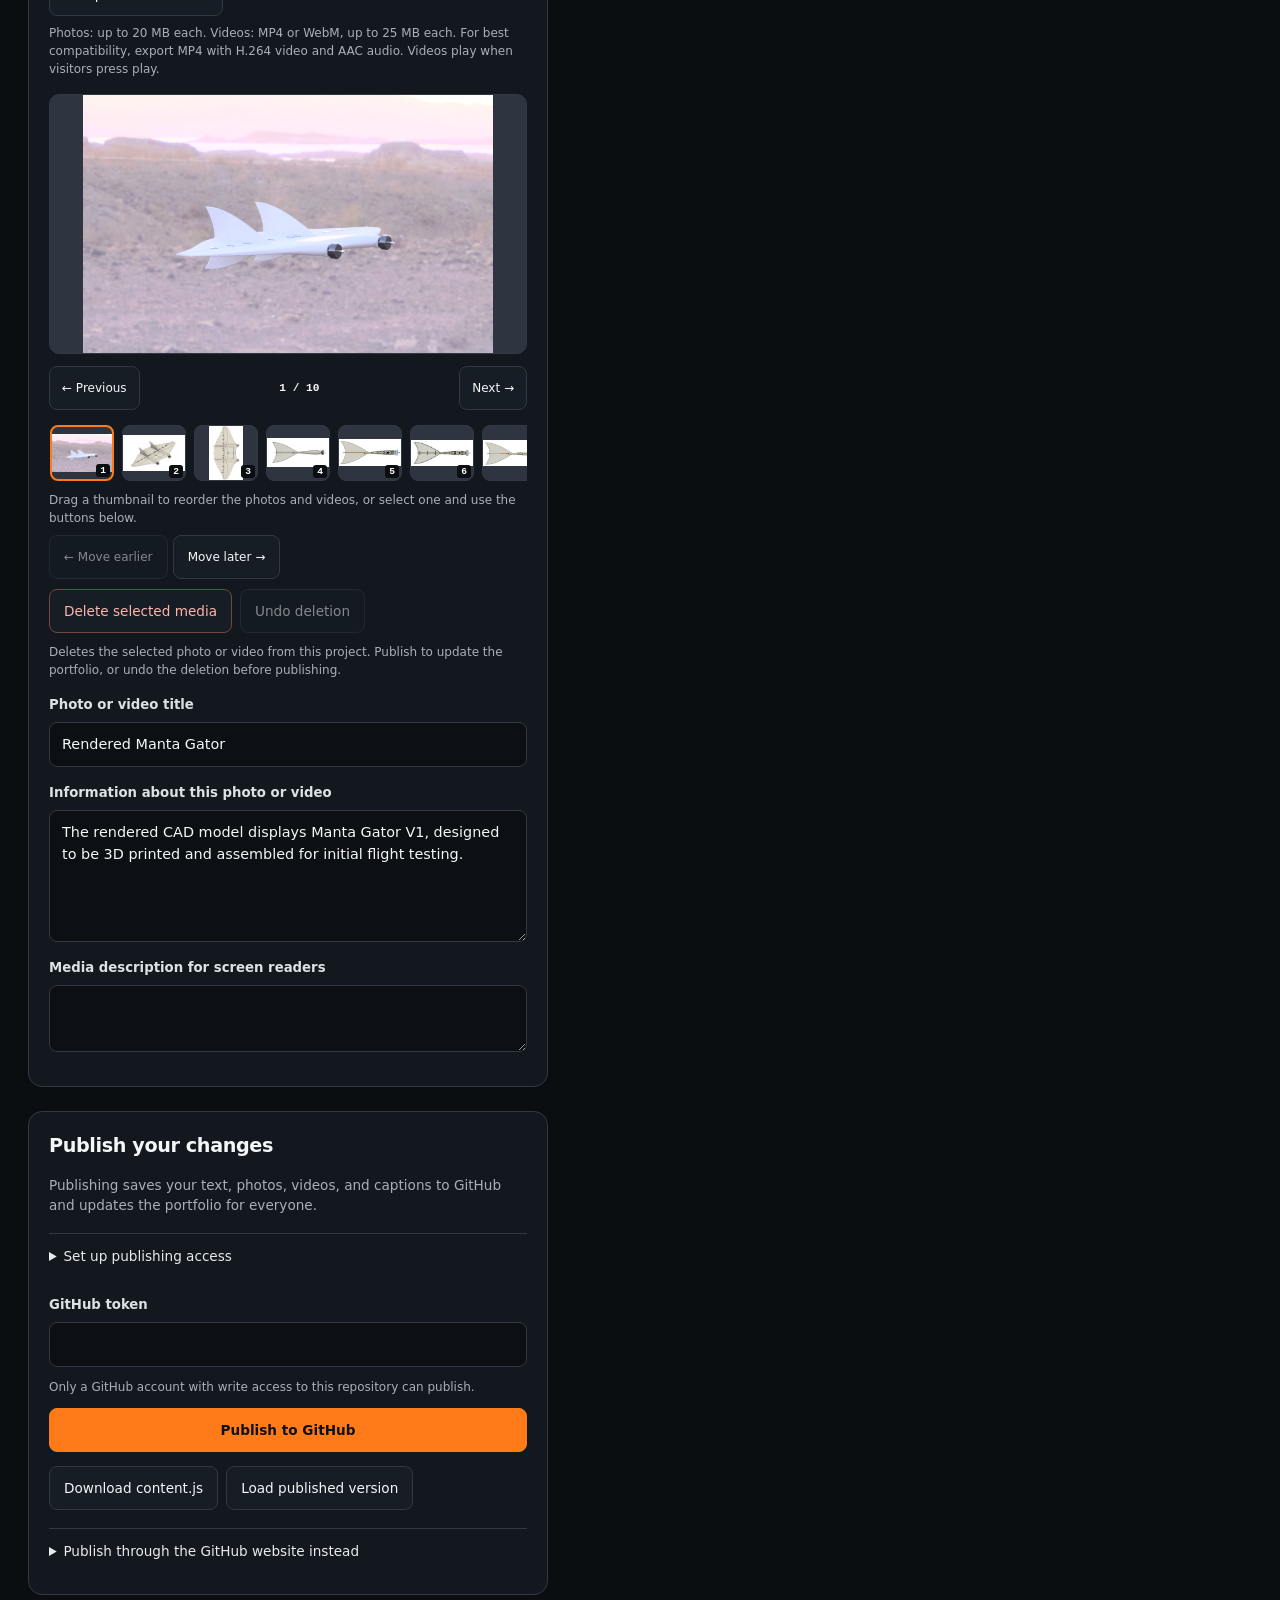
==== commit 2e56ce5a: "Support headings with grouped specification bullets" ====
--- a/edit.html
+++ b/edit.html
@@ -9,7 +9,7 @@
   <link rel="stylesheet" href="editor.css?v=8">
 </head>
 <body>
-  <header class="editor-header"><a class="back" href="./">← Portfolio</a><span>Portfolio editor</span><a href="index.html?preview=1#projects" target="_blank" rel="noopener">Open draft preview ↗</a></header>
+  <header class="editor-header"><a class="back" href="./">← Portfolio</a><span>Portfolio editor</span><a href="index.html?preview=1&amp;v=9#projects" target="_blank" rel="noopener">Open draft preview ↗</a></header>
   <main class="editor-layout">
     <section class="edit-panel" aria-labelledby="editorTitle">
       <div class="eyebrow">Projects + photos + videos</div>
@@ -23,8 +23,8 @@
         <label class="field"><span>Short description on the project card</span><textarea id="projectSummary" data-field="summary" rows="3"></textarea></label>
         <label class="field"><span>Full project description</span><textarea id="projectIntro" data-field="detail.intro" rows="5"></textarea></label>
         <label class="field"><span>Highlights — one bullet per line</span><textarea id="projectBullets" data-field="detail.bullets" data-list="lines" rows="6"></textarea></label>
-        <label class="field"><span>Specifications (optional) — one bullet per line</span><textarea id="projectSpecifications" data-field="detail.specifications" data-list="lines" rows="6" aria-describedby="specificationsHelp" placeholder="Hardware: ESP32 controller and dual motor driver&#10;Software: PID speed control with throttle ramping&#10;Manufacturing: FDM-printed drivetrain"></textarea></label>
-        <p id="specificationsHelp" class="help">List hardware, software features, dimensions, materials, or performance specs. Each line becomes a bullet under Specifications in the project details. Leave blank to hide the section.</p>
+        <label class="field"><span>Specifications (optional) — headings and bullet points</span><textarea id="projectSpecifications" data-field="detail.specifications" data-list="lines" rows="10" aria-describedby="specificationsHelp" placeholder="Hardware:&#10;ESP32 controller&#10;Dual motor driver&#10;&#10;Software:&#10;PID speed control&#10;Throttle ramping"></textarea></label>
+        <p id="specificationsHelp" class="help">Put each heading on its own line ending with a colon, such as Hardware: or Software:. Add the bullet points underneath, one per line. You can also use bullet points without headings. Leave blank to hide the section.</p>
         <details class="more-fields"><summary>Dates, organization, labels + tags</summary>
           <label class="field"><span>Organization / role on the card</span><input data-field="cardMeta.0" type="text"></label>
           <label class="field"><span>Dates on the card</span><input data-field="cardMeta.1" type="text"></label>
@@ -76,7 +76,7 @@
         <details class="manual-publish"><summary>Publish through the GitHub website instead</summary><p>Copy the updated file, open GitHub's editor, replace its contents, and choose <strong>Commit changes</strong>.</p><p id="manualPhotoHelp" hidden>Use Publish to GitHub above to publish new photos and videos and project text together. Download content.js to keep a copy of the text and captions.</p><div class="secondary-actions"><button id="copyContent" type="button">Copy updated content.js</button><a class="button" href="https://github.com/yienliu84/Portfolio/edit/main/content.js" target="_blank" rel="noopener noreferrer">Open GitHub editor ↗</a></div><textarea id="manualCopy" readonly aria-label="Updated content.js" hidden></textarea></details>
       </section>
     </section>
-    <aside class="preview-panel" aria-label="Live portfolio preview"><div class="preview-heading"><span>Live draft preview</span><a href="index.html?preview=1#projects" target="_blank" rel="noopener">Full screen ↗</a></div><iframe id="previewFrame" title="Portfolio draft preview" src="index.html?preview=1#projects"></iframe></aside>
+    <aside class="preview-panel" aria-label="Live portfolio preview"><div class="preview-heading"><span>Live draft preview</span><a href="index.html?preview=1&amp;v=9#projects" target="_blank" rel="noopener">Full screen ↗</a></div><iframe id="previewFrame" title="Portfolio draft preview" src="index.html?preview=1&amp;v=9#projects"></iframe></aside>
   </main>
   <script src="content.js"></script><script src="content-tools.js?v=7"></script><script src="editor.js?v=11"></script>
 </body>
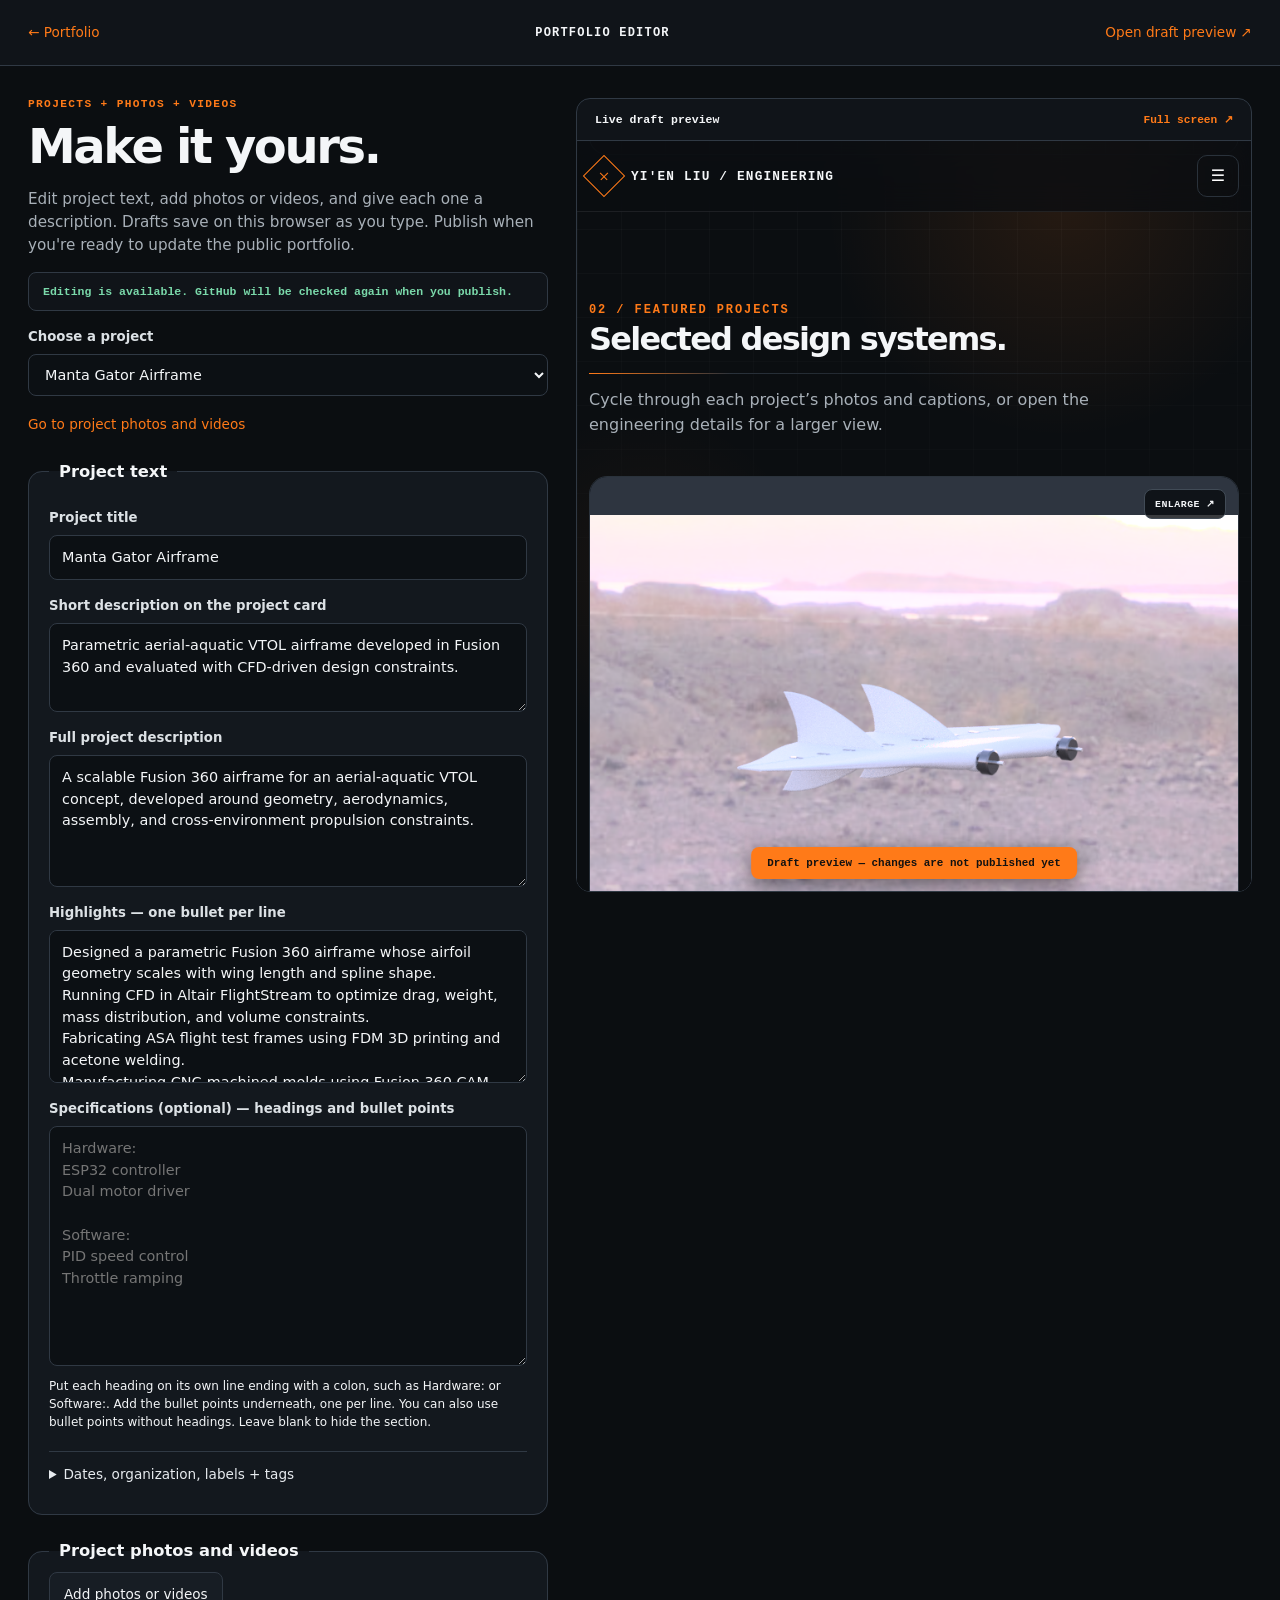
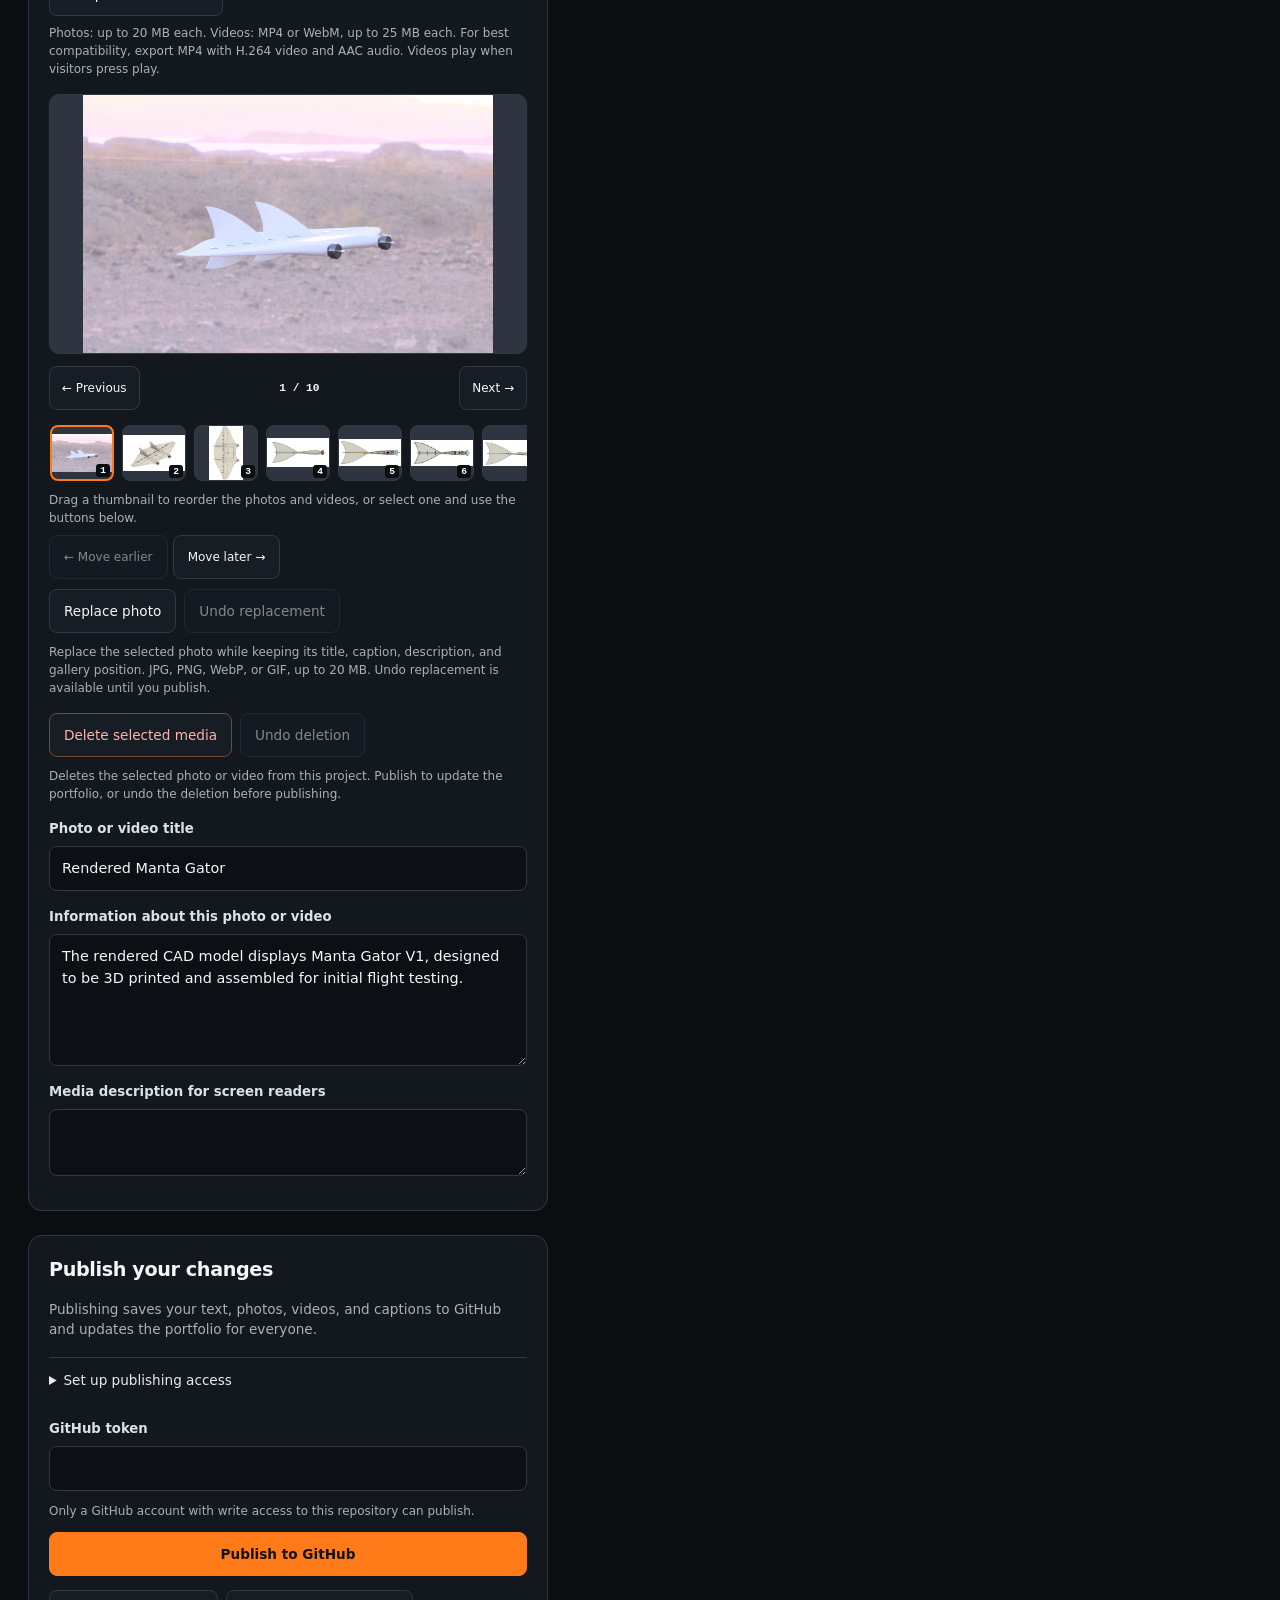
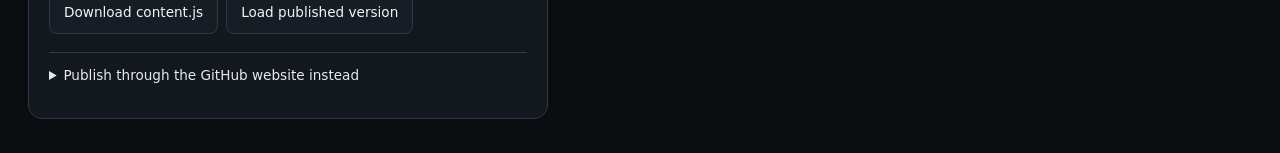
==== commit 79475156: "Add project photo replacement with preserved captions and draft undo" ====
--- a/edit.html
+++ b/edit.html
@@ -37,6 +37,7 @@
       </fieldset>
       <fieldset id="photoFields"><legend>Project photos and videos</legend>
         <input id="addPhotos" type="file" accept=".jpg,.jpeg,.png,.webp,.gif,.mp4,.webm" multiple hidden>
+        <input id="replacementPhoto" type="file" accept=".jpg,.jpeg,.png,.webp,.gif" hidden>
         <button id="uploadMediaButton" type="button">Add photos or videos</button>
         <p class="photo-help">Photos: up to 20 MB each. Videos: MP4 or WebM, up to 25 MB each. For best compatibility, export MP4 with H.264 video and AAC audio. Videos play when visitors press play.</p>
         <p id="uploadStatus" class="photo-help" role="status" hidden></p>
@@ -56,6 +57,8 @@
           <button id="movePhotoEarlier" type="button">← Move earlier</button>
           <button id="movePhotoLater" type="button">Move later →</button>
         </div>
+        <div class="photo-actions"><button id="replacePhoto" type="button" aria-describedby="replacePhotoHelp" disabled>Replace photo</button><button id="undoReplacement" type="button" disabled>Undo replacement</button></div>
+        <p id="replacePhotoHelp" class="photo-help">Replace the selected photo while keeping its title, caption, description, and gallery position. JPG, PNG, WebP, or GIF, up to 20 MB. Undo replacement is available until you publish.</p>
         <div class="photo-actions"><button id="deletePhoto" class="danger" type="button">Delete selected media</button><button id="undoPhoto" type="button" disabled>Undo deletion</button></div>
         <p class="photo-help">Deletes the selected photo or video from this project. Publish to update the portfolio, or undo the deletion before publishing.</p>
         <label class="field"><span>Photo or video title</span><input id="photoTitle" data-photo-field="title" type="text"></label>
@@ -78,6 +81,6 @@
     </section>
     <aside class="preview-panel" aria-label="Live portfolio preview"><div class="preview-heading"><span>Live draft preview</span><a href="index.html?preview=1&amp;v=9#projects" target="_blank" rel="noopener">Full screen ↗</a></div><iframe id="previewFrame" title="Portfolio draft preview" src="index.html?preview=1&amp;v=9#projects"></iframe></aside>
   </main>
-  <script src="content.js"></script><script src="content-tools.js?v=7"></script><script src="editor.js?v=11"></script>
+  <script src="content.js"></script><script src="content-tools.js?v=7"></script><script src="editor.js?v=12"></script>
 </body>
 </html>
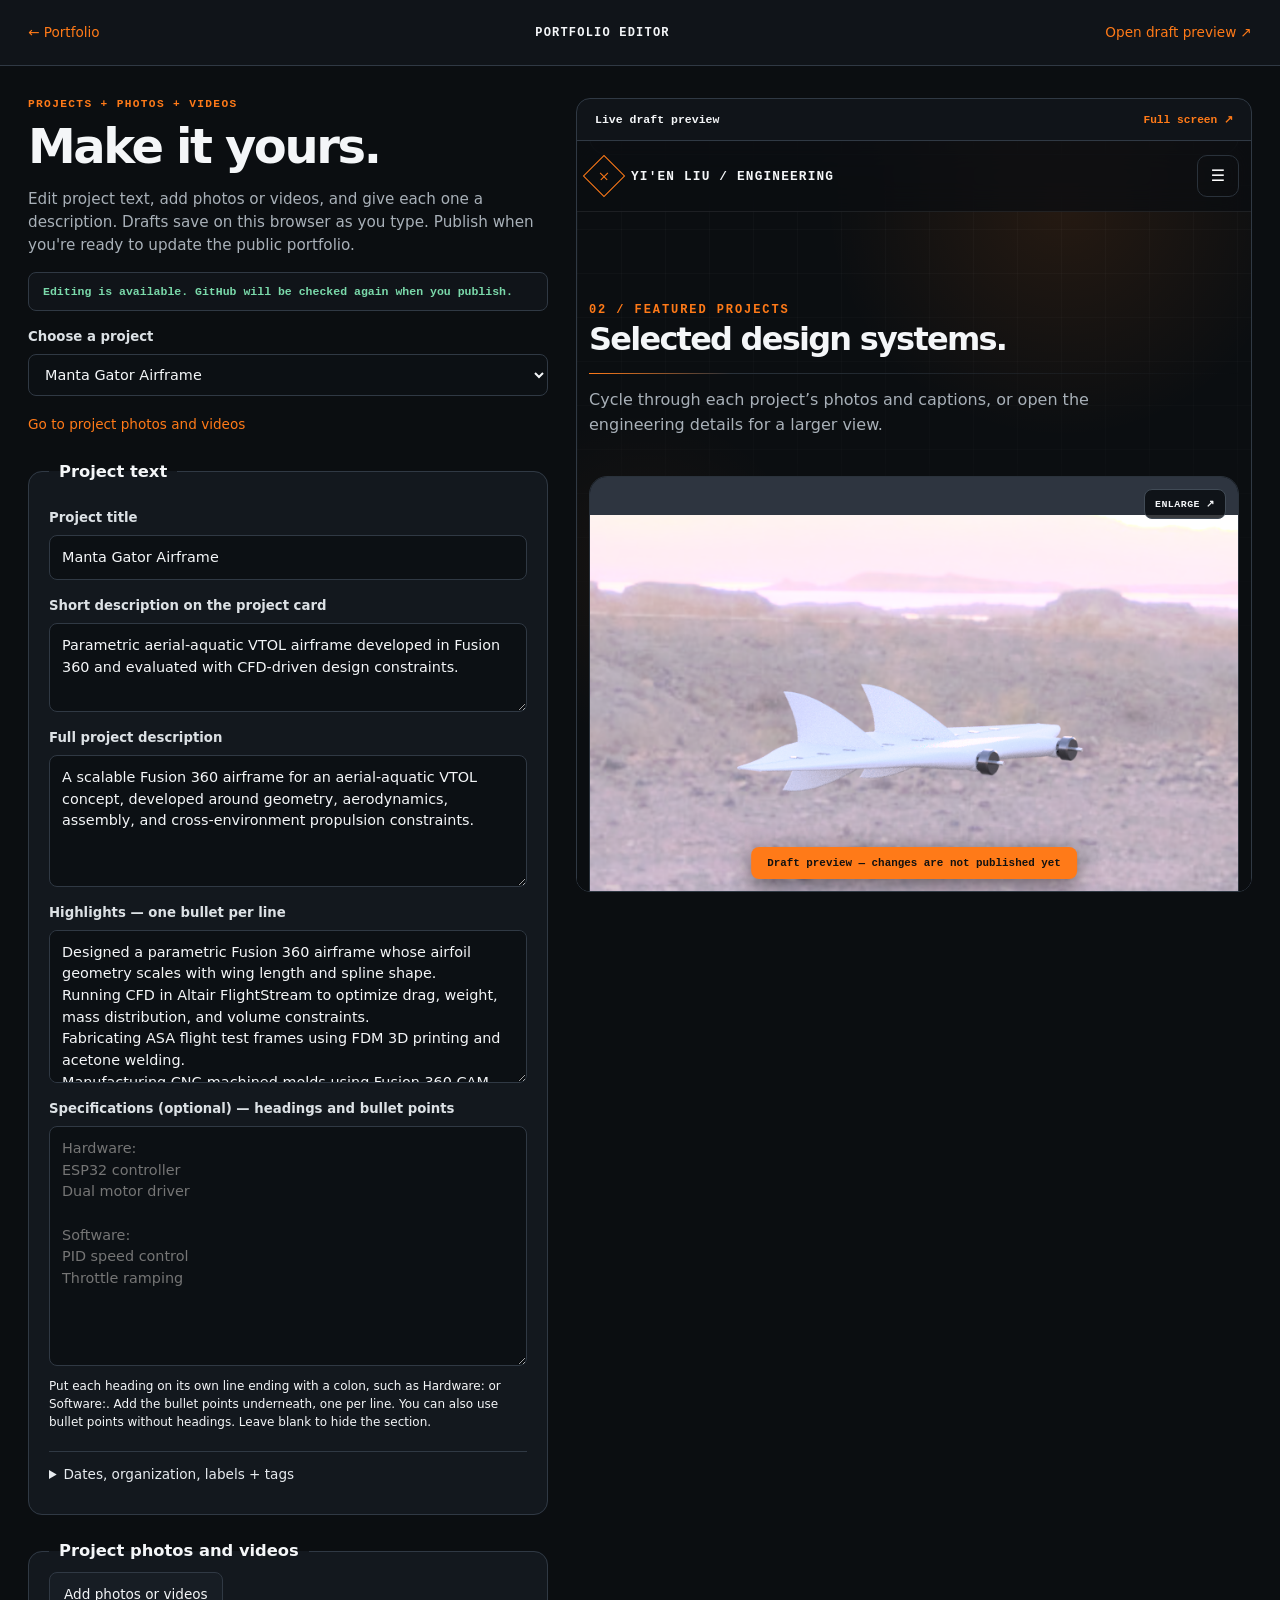
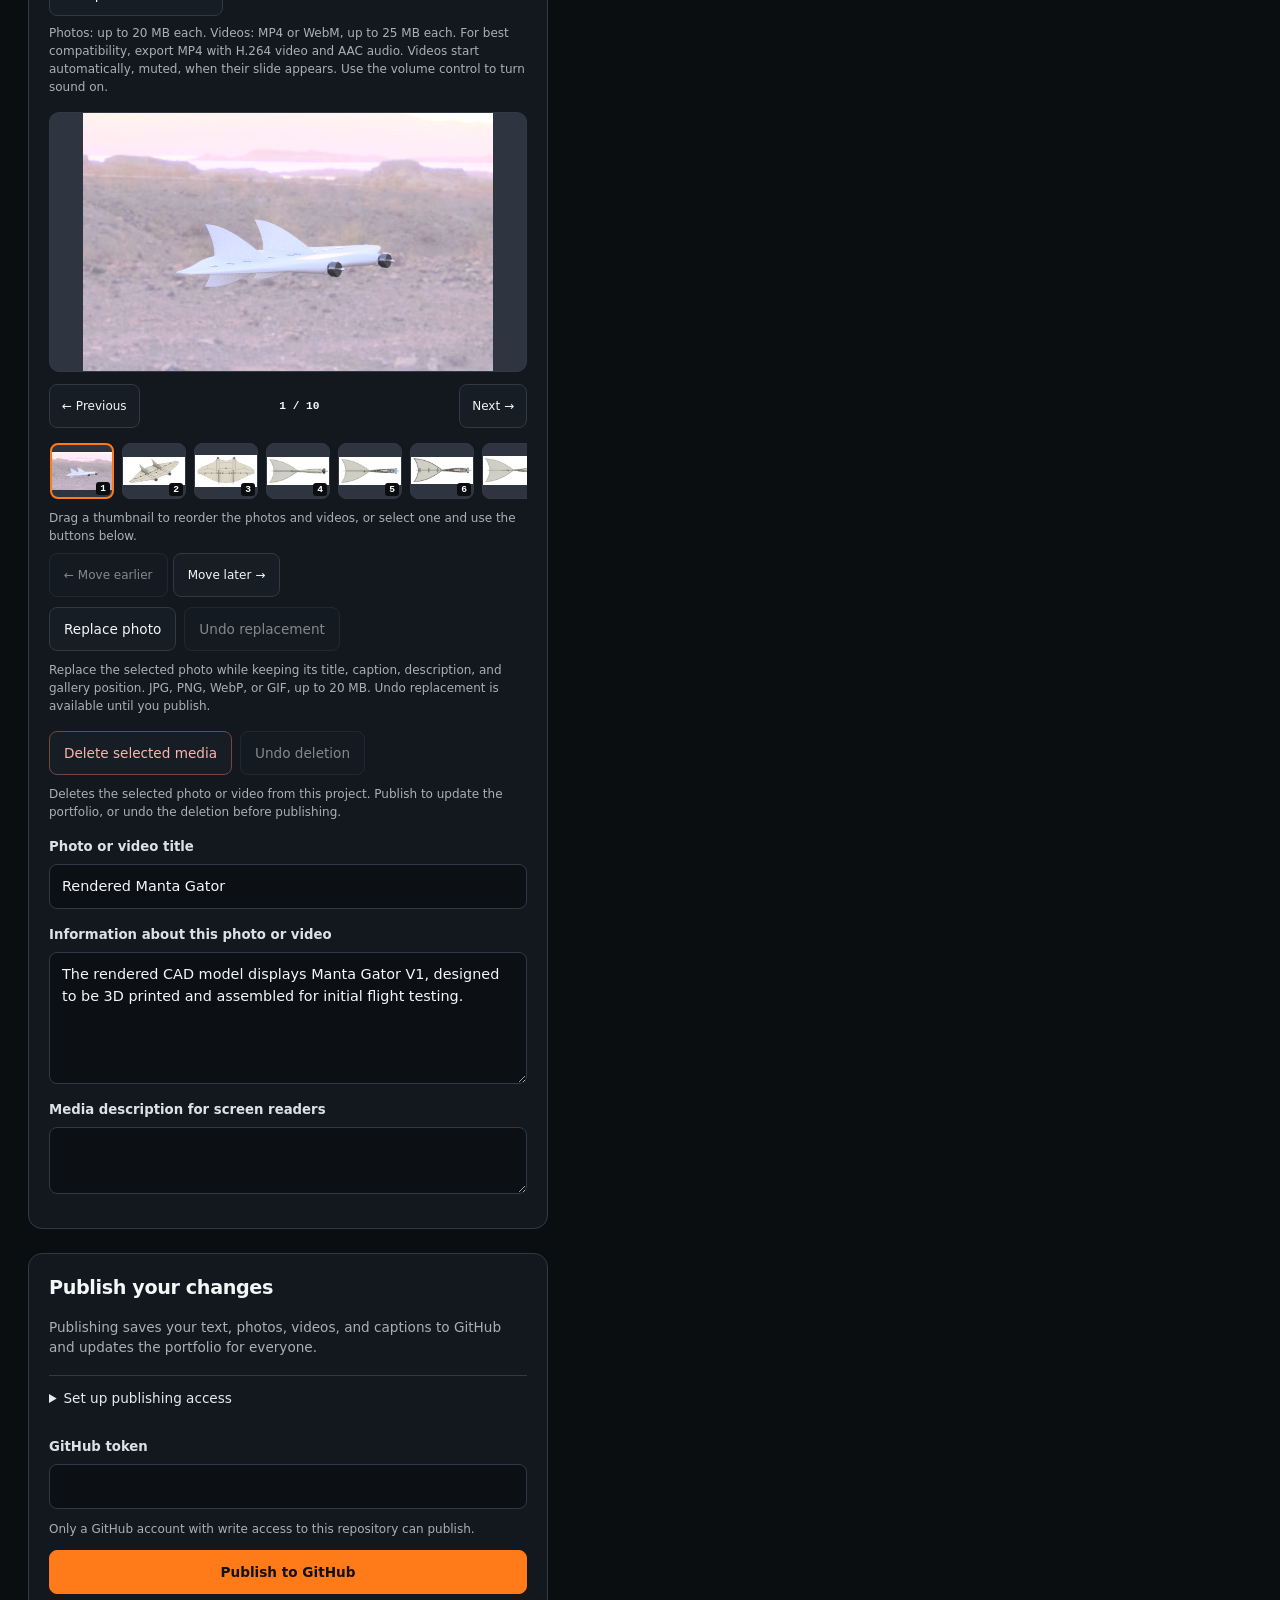
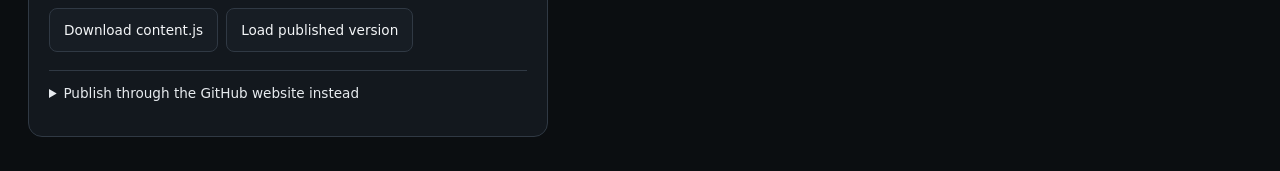
==== commit 1544cd20: "Automatically play video slides muted and pause hidden players" ====
--- a/edit.html
+++ b/edit.html
@@ -9,7 +9,7 @@
   <link rel="stylesheet" href="editor.css?v=8">
 </head>
 <body>
-  <header class="editor-header"><a class="back" href="./">← Portfolio</a><span>Portfolio editor</span><a href="index.html?preview=1&amp;v=9#projects" target="_blank" rel="noopener">Open draft preview ↗</a></header>
+  <header class="editor-header"><a class="back" href="./">← Portfolio</a><span>Portfolio editor</span><a href="index.html?preview=1&amp;v=10#projects" target="_blank" rel="noopener">Open draft preview ↗</a></header>
   <main class="editor-layout">
     <section class="edit-panel" aria-labelledby="editorTitle">
       <div class="eyebrow">Projects + photos + videos</div>
@@ -39,11 +39,11 @@
         <input id="addPhotos" type="file" accept=".jpg,.jpeg,.png,.webp,.gif,.mp4,.webm" multiple hidden>
         <input id="replacementPhoto" type="file" accept=".jpg,.jpeg,.png,.webp,.gif" hidden>
         <button id="uploadMediaButton" type="button">Add photos or videos</button>
-        <p class="photo-help">Photos: up to 20 MB each. Videos: MP4 or WebM, up to 25 MB each. For best compatibility, export MP4 with H.264 video and AAC audio. Videos play when visitors press play.</p>
+        <p class="photo-help">Photos: up to 20 MB each. Videos: MP4 or WebM, up to 25 MB each. For best compatibility, export MP4 with H.264 video and AAC audio. Videos start automatically, muted, when their slide appears. Use the volume control to turn sound on.</p>
         <p id="uploadStatus" class="photo-help" role="status" hidden></p>
         <div class="editor-photo">
           <img id="editorPhoto" alt="" hidden>
-          <video id="editorVideo" controls playsinline preload="metadata" hidden></video>
+          <video id="editorVideo" controls muted playsinline preload="metadata" hidden></video>
           <button id="addPhotoSlide" class="add-photo-slide" type="button" aria-labelledby="addPhotoLabel" aria-describedby="uploadHelp" hidden>
             <span class="add-photo-icon" aria-hidden="true">+</span>
             <strong id="addPhotoLabel">Add photos or videos</strong>
@@ -79,8 +79,8 @@
         <details class="manual-publish"><summary>Publish through the GitHub website instead</summary><p>Copy the updated file, open GitHub's editor, replace its contents, and choose <strong>Commit changes</strong>.</p><p id="manualPhotoHelp" hidden>Use Publish to GitHub above to publish new photos and videos and project text together. Download content.js to keep a copy of the text and captions.</p><div class="secondary-actions"><button id="copyContent" type="button">Copy updated content.js</button><a class="button" href="https://github.com/yienliu84/Portfolio/edit/main/content.js" target="_blank" rel="noopener noreferrer">Open GitHub editor ↗</a></div><textarea id="manualCopy" readonly aria-label="Updated content.js" hidden></textarea></details>
       </section>
     </section>
-    <aside class="preview-panel" aria-label="Live portfolio preview"><div class="preview-heading"><span>Live draft preview</span><a href="index.html?preview=1&amp;v=9#projects" target="_blank" rel="noopener">Full screen ↗</a></div><iframe id="previewFrame" title="Portfolio draft preview" src="index.html?preview=1&amp;v=9#projects"></iframe></aside>
+    <aside class="preview-panel" aria-label="Live portfolio preview"><div class="preview-heading"><span>Live draft preview</span><a href="index.html?preview=1&amp;v=10#projects" target="_blank" rel="noopener">Full screen ↗</a></div><iframe id="previewFrame" title="Portfolio draft preview" src="index.html?preview=1&amp;v=10#projects"></iframe></aside>
   </main>
-  <script src="content.js"></script><script src="content-tools.js?v=7"></script><script src="editor.js?v=12"></script>
+  <script src="content.js"></script><script src="content-tools.js?v=7"></script><script src="editor.js?v=13"></script>
 </body>
 </html>
